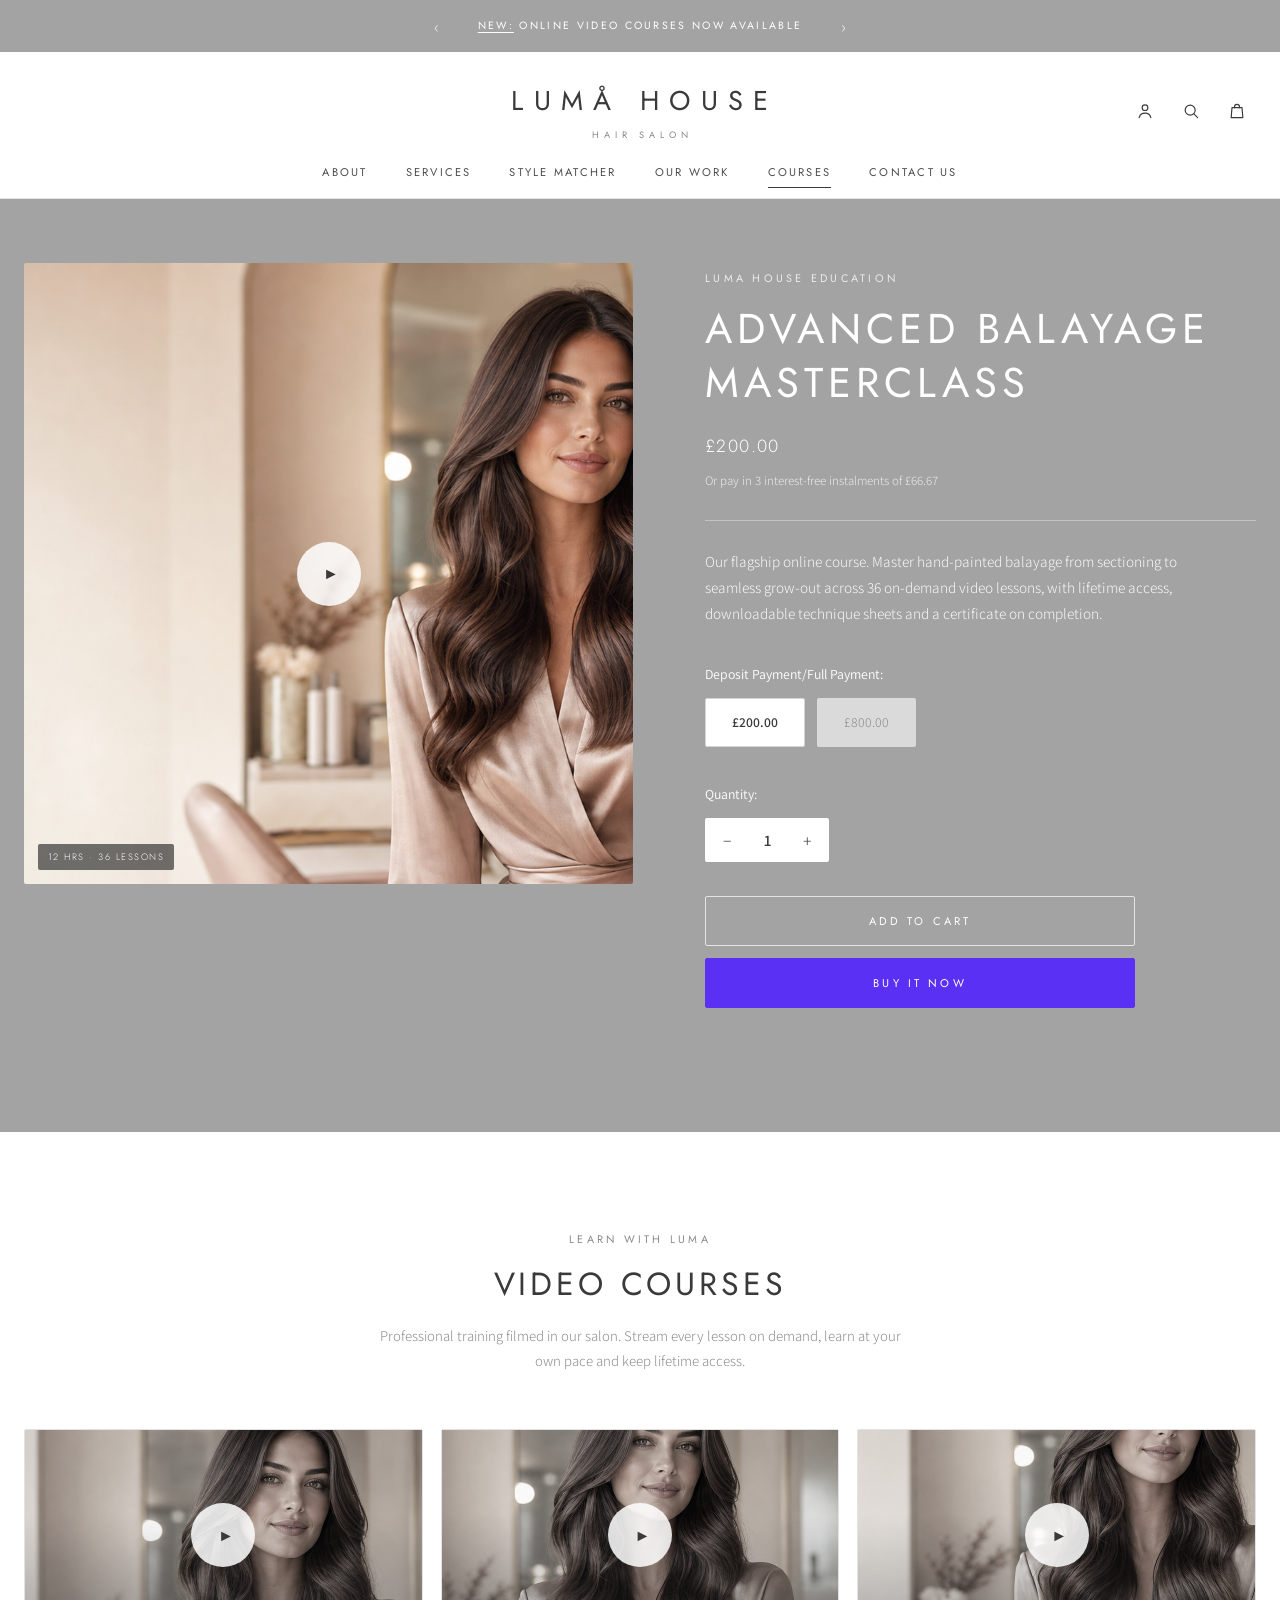
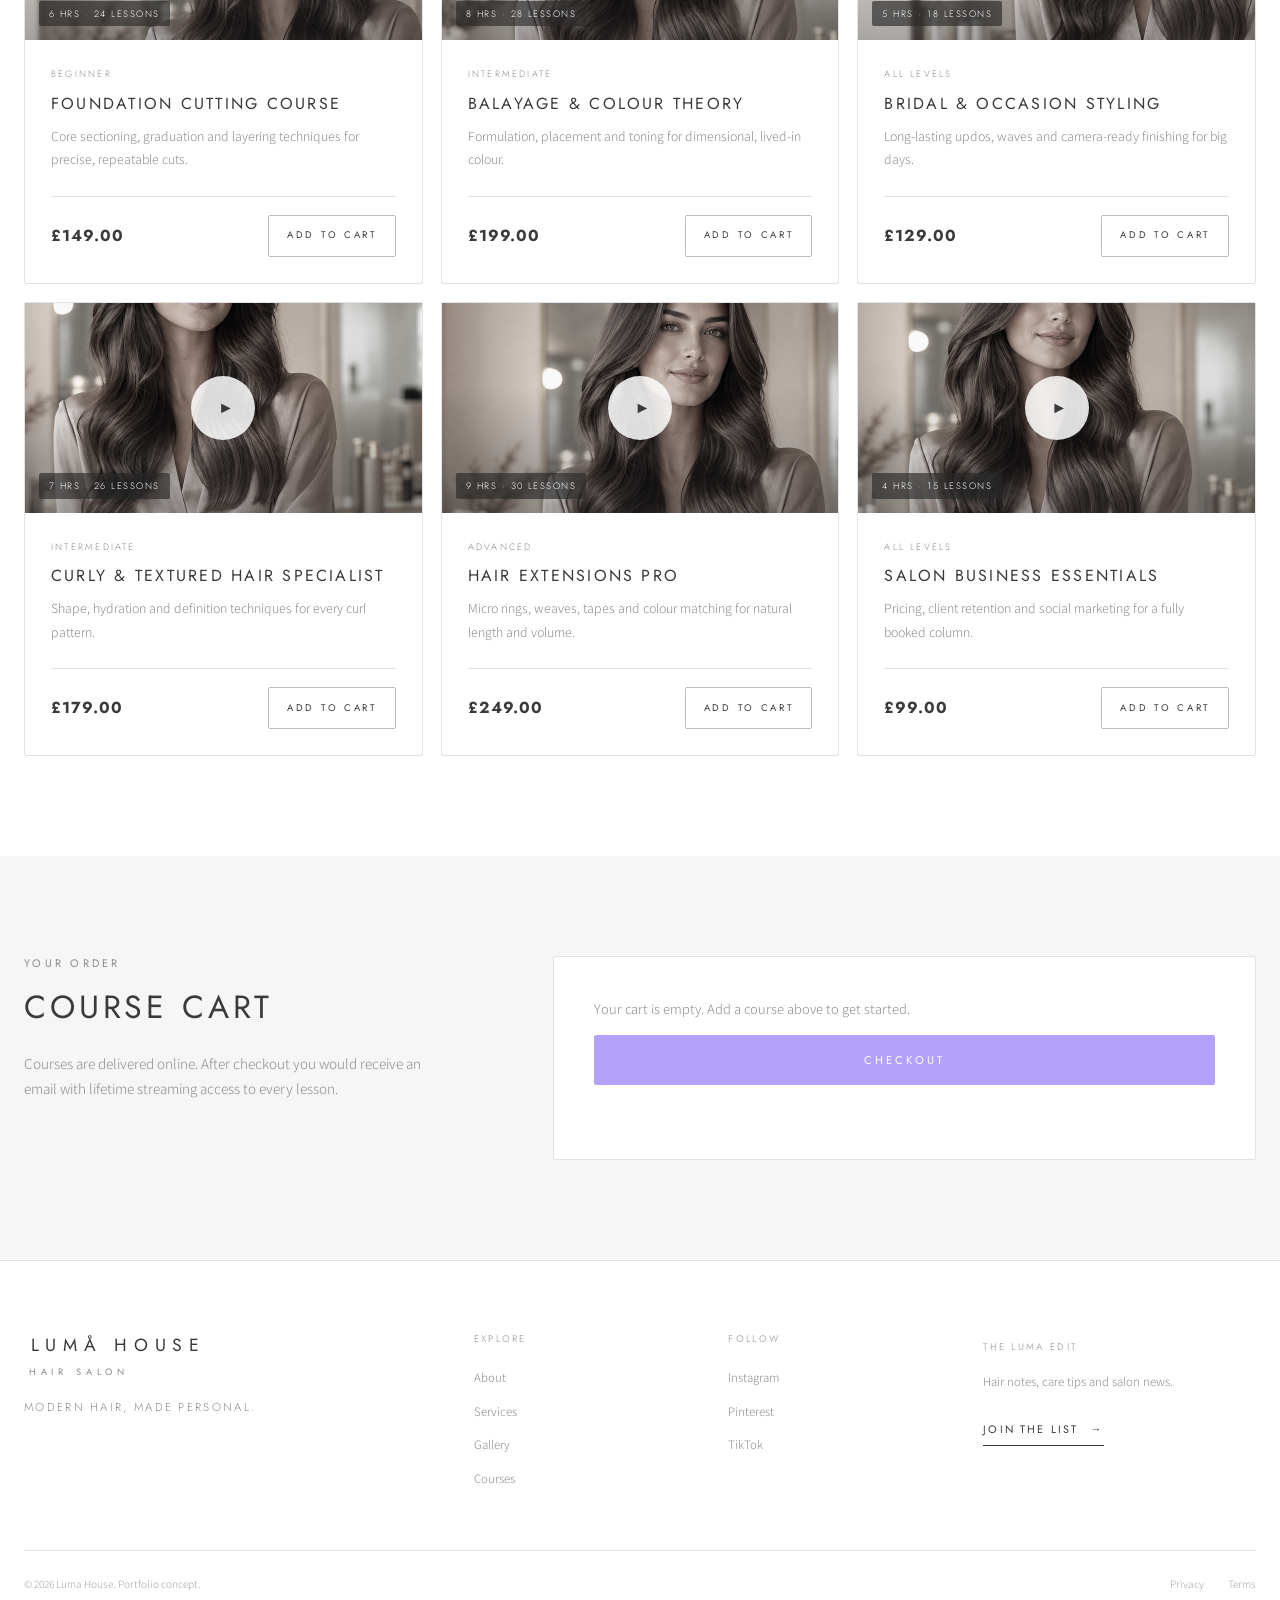
==== courses.html @ 5c695440 "Replace booking system with purchasable video courses page - Remove the booking section, form and it" ====
<!DOCTYPE html>
<html lang="en">
<head>
  <meta charset="UTF-8">
  <meta name="viewport" content="width=device-width, initial-scale=1.0">
  <meta name="description" content="Professional video courses from Luma House. Learn cutting, colour and styling online at your own pace.">
  <title>Video Courses | Luma House</title>
  <link rel="preconnect" href="https://fonts.googleapis.com">
  <link rel="preconnect" href="https://fonts.gstatic.com" crossorigin>
  <link href="https://fonts.googleapis.com/css2?family=Jost:wght@300;400;500&family=Assistant:wght@300;400;600&display=swap" rel="stylesheet">
  <link rel="stylesheet" href="styles.css">
</head>
<body>
  <a class="skip-link" href="#main-content">Skip to content</a>

  <div class="announcement-bar">
    <button class="announce-arrow" id="announce-prev" type="button" aria-label="Previous announcement">&#8249;</button>
    <a href="#courses" id="announce-message"><u>New:</u> online video courses now available</a>
    <button class="announce-arrow" id="announce-next" type="button" aria-label="Next announcement">&#8250;</button>
  </div>

  <header class="site-header" id="site-header">
    <div class="header-top container">
      <button class="nav-toggle" type="button" aria-label="Open navigation menu" aria-expanded="false" aria-controls="nav-menu">
        <span></span>
        <span></span>
      </button>

      <a class="brand" href="index.html" aria-label="Luma House home">
        <span class="brand-name">LUM&Aring; HOUSE</span>
        <span class="brand-sub">Hair Salon</span>
      </a>

      <div class="header-icons">
        <a href="index.html#contact" aria-label="Contact us">
          <svg viewBox="0 0 24 24" aria-hidden="true"><circle cx="12" cy="8" r="3.4" /><path d="M5 20c.8-3.6 3.6-5.4 7-5.4s6.2 1.8 7 5.4" /></svg>
        </a>
        <a href="#courses" aria-label="Browse courses">
          <svg viewBox="0 0 24 24" aria-hidden="true"><circle cx="11" cy="11" r="6" /><path d="M15.5 15.5 20 20" /></svg>
        </a>
        <a class="cart-link" href="#cart" aria-label="Your course cart">
          <svg viewBox="0 0 24 24" aria-hidden="true"><path d="M6 8h12l1 12H5L6 8z" /><path d="M9 8V7a3 3 0 0 1 6 0v1" /></svg>
          <span class="cart-count" id="cart-count" hidden>0</span>
        </a>
      </div>
    </div>

    <nav class="navbar container" aria-label="Main navigation">
      <div class="nav-menu" id="nav-menu">
        <a href="index.html#about">About</a>
        <a href="index.html#services">Services</a>
        <a href="index.html#style-matcher">Style Matcher</a>
        <a href="index.html#gallery">Our Work</a>
        <a class="active" href="courses.html" aria-current="page">Courses</a>
        <a href="index.html#contact">Contact Us</a>
      </div>
    </nav>
  </header>

  <main id="main-content">
    <section class="hero course-hero" aria-labelledby="featured-title">
      <div class="container hero-layout">
        <div class="hero-media">
          <img class="hero-image" src="assets/salon-hero.png" alt="Stylist demonstrating balayage technique on long brunette hair">
          <span class="play-badge" aria-hidden="true">&#9658;</span>
          <span class="thumb-meta" aria-hidden="true">12 hrs &middot; 36 lessons</span>
        </div>
        <div class="hero-content">
          <p class="eyebrow">Luma House Education</p>
          <h1 id="featured-title">Advanced Balayage Masterclass</h1>
          <p class="hero-price" id="featured-price">&pound;200.00</p>
          <p class="hero-note">Or pay in 3 interest-free instalments of &pound;66.67</p>
          <hr class="hero-rule">
          <p class="hero-copy">Our flagship online course. Master hand-painted balayage from sectioning to seamless grow-out across 36 on-demand video lessons, with lifetime access, downloadable technique sheets and a certificate on completion.</p>
          <div class="hero-options">
            <span class="option-label">Deposit Payment/Full Payment:</span>
            <div class="option-pills" id="featured-options">
              <button class="pill is-active" type="button" data-price="200">&pound;200.00</button>
              <button class="pill" type="button" data-price="800">&pound;800.00</button>
            </div>
          </div>
          <div class="hero-options">
            <span class="option-label" id="qty-label">Quantity:</span>
            <div class="qty-stepper" role="group" aria-labelledby="qty-label">
              <button type="button" id="qty-minus" aria-label="Decrease quantity">&minus;</button>
              <span id="qty-value">1</span>
              <button type="button" id="qty-plus" aria-label="Increase quantity">+</button>
            </div>
          </div>
          <div class="hero-actions">
            <button class="button button-outline button-wide" id="featured-add" type="button">Add to cart</button>
            <a class="button button-accent button-wide" href="#cart" id="featured-buy">Buy it now</a>
          </div>
          <p class="form-status" id="featured-status" role="status"></p>
        </div>
      </div>
    </section>

    <section class="section courses" id="courses">
      <div class="container">
        <div class="section-heading centered reveal">
          <p class="eyebrow">Learn with Luma</p>
          <h2>Video courses</h2>
          <p>Professional training filmed in our salon. Stream every lesson on demand, learn at your own pace and keep lifetime access.</p>
        </div>

        <div class="course-grid" id="course-grid">
          <article class="course-card reveal">
            <div class="course-thumb thumb-one">
              <span class="play-badge" aria-hidden="true">&#9658;</span>
              <span class="thumb-meta">6 hrs &middot; 24 lessons</span>
            </div>
            <div class="course-body">
              <span class="course-level">Beginner</span>
              <h3>Foundation Cutting Course</h3>
              <p>Core sectioning, graduation and layering techniques for precise, repeatable cuts.</p>
              <div class="course-foot">
                <strong class="course-price">&pound;149.00</strong>
                <button class="button button-outline course-add" type="button" data-id="cutting" data-name="Foundation Cutting Course" data-price="149">Add to cart</button>
              </div>
            </div>
          </article>

          <article class="course-card reveal">
            <div class="course-thumb thumb-two">
              <span class="play-badge" aria-hidden="true">&#9658;</span>
              <span class="thumb-meta">8 hrs &middot; 28 lessons</span>
            </div>
            <div class="course-body">
              <span class="course-level">Intermediate</span>
              <h3>Balayage &amp; Colour Theory</h3>
              <p>Formulation, placement and toning for dimensional, lived-in colour.</p>
              <div class="course-foot">
                <strong class="course-price">&pound;199.00</strong>
                <button class="button button-outline course-add" type="button" data-id="colour" data-name="Balayage &amp; Colour Theory" data-price="199">Add to cart</button>
              </div>
            </div>
          </article>

          <article class="course-card reveal">
            <div class="course-thumb thumb-three">
              <span class="play-badge" aria-hidden="true">&#9658;</span>
              <span class="thumb-meta">5 hrs &middot; 18 lessons</span>
            </div>
            <div class="course-body">
              <span class="course-level">All levels</span>
              <h3>Bridal &amp; Occasion Styling</h3>
              <p>Long-lasting updos, waves and camera-ready finishing for big days.</p>
              <div class="course-foot">
                <strong class="course-price">&pound;129.00</strong>
                <button class="button button-outline course-add" type="button" data-id="bridal" data-name="Bridal &amp; Occasion Styling" data-price="129">Add to cart</button>
              </div>
            </div>
          </article>

          <article class="course-card reveal">
            <div class="course-thumb thumb-four">
              <span class="play-badge" aria-hidden="true">&#9658;</span>
              <span class="thumb-meta">7 hrs &middot; 26 lessons</span>
            </div>
            <div class="course-body">
              <span class="course-level">Intermediate</span>
              <h3>Curly &amp; Textured Hair Specialist</h3>
              <p>Shape, hydration and definition techniques for every curl pattern.</p>
              <div class="course-foot">
                <strong class="course-price">&pound;179.00</strong>
                <button class="button button-outline course-add" type="button" data-id="curly" data-name="Curly &amp; Textured Hair Specialist" data-price="179">Add to cart</button>
              </div>
            </div>
          </article>

          <article class="course-card reveal">
            <div class="course-thumb thumb-five">
              <span class="play-badge" aria-hidden="true">&#9658;</span>
              <span class="thumb-meta">9 hrs &middot; 30 lessons</span>
            </div>
            <div class="course-body">
              <span class="course-level">Advanced</span>
              <h3>Hair Extensions Pro</h3>
              <p>Micro rings, weaves, tapes and colour matching for natural length and volume.</p>
              <div class="course-foot">
                <strong class="course-price">&pound;249.00</strong>
                <button class="button button-outline course-add" type="button" data-id="extensions" data-name="Hair Extensions Pro" data-price="249">Add to cart</button>
              </div>
            </div>
          </article>

          <article class="course-card reveal">
            <div class="course-thumb thumb-six">
              <span class="play-badge" aria-hidden="true">&#9658;</span>
              <span class="thumb-meta">4 hrs &middot; 15 lessons</span>
            </div>
            <div class="course-body">
              <span class="course-level">All levels</span>
              <h3>Salon Business Essentials</h3>
              <p>Pricing, client retention and social marketing for a fully booked column.</p>
              <div class="course-foot">
                <strong class="course-price">&pound;99.00</strong>
                <button class="button button-outline course-add" type="button" data-id="business" data-name="Salon Business Essentials" data-price="99">Add to cart</button>
              </div>
            </div>
          </article>
        </div>
      </div>
    </section>

    <section class="section cart-section" id="cart" aria-labelledby="cart-title">
      <div class="container cart-layout">
        <div class="cart-copy reveal">
          <p class="eyebrow">Your order</p>
          <h2 id="cart-title">Course cart</h2>
          <p>Courses are delivered online. After checkout you would receive an email with lifetime streaming access to every lesson.</p>
        </div>
        <div class="cart-panel reveal">
          <p class="cart-empty" id="cart-empty">Your cart is empty. Add a course above to get started.</p>
          <ul class="cart-items" id="cart-items"></ul>
          <div class="cart-total" id="cart-total" hidden>
            <span>Total</span>
            <strong id="cart-total-value">&pound;0.00</strong>
          </div>
          <button class="button button-accent button-wide" id="checkout" type="button" disabled>Checkout</button>
          <p class="form-status" id="cart-status" role="status"></p>
        </div>
      </div>
    </section>
  </main>

  <footer class="site-footer">
    <div class="container footer-main">
      <div>
        <a class="brand footer-brand" href="index.html"><span class="brand-name">LUM&Aring; HOUSE</span><span class="brand-sub">Hair Salon</span></a>
        <p>Modern hair, made personal.</p>
      </div>
      <div class="footer-links">
        <span>Explore</span>
        <a href="index.html#about">About</a>
        <a href="index.html#services">Services</a>
        <a href="index.html#gallery">Gallery</a>
        <a href="courses.html">Courses</a>
      </div>
      <div class="footer-links">
        <span>Follow</span>
        <a href="#" aria-label="Luma House on Instagram">Instagram</a>
        <a href="#" aria-label="Luma House on Pinterest">Pinterest</a>
        <a href="#" aria-label="Luma House on TikTok">TikTok</a>
      </div>
      <div class="footer-newsletter">
        <span>The Luma edit</span>
        <p>Hair notes, care tips and salon news.</p>
        <a class="text-link" href="mailto:hello@lumahouse.co.uk?subject=Join%20the%20Luma%20Edit">Join the list <span>&rarr;</span></a>
      </div>
    </div>
    <div class="container footer-bottom">
      <p>&copy; <span id="current-year"></span> Luma House. Portfolio concept.</p>
      <div><a href="#">Privacy</a><a href="#">Terms</a></div>
    </div>
  </footer>

  <button class="back-to-top" id="back-to-top" type="button" aria-label="Back to top">&uarr;</button>

  <script src="courses.js"></script>
</body>
</html>
---- styles.css ----
:root {
  --ink: #3a3a3a;
  --text: #565656;
  --muted: #8a8a8a;
  --paper: #ffffff;
  --soft: #f6f6f6;
  --band: #a3a3a3;
  --band-deep: #8f8f8f;
  --line: #e2e2e2;
  --line-dark: rgba(255, 255, 255, 0.35);
  --accent: #5a31f4;
  --accent-dark: #4526c9;
  --white: #ffffff;
  --danger: #b3423c;
  --font-display: "Jost", "Century Gothic", Arial, sans-serif;
  --font-body: "Assistant", Arial, sans-serif;
  --radius: 2px;
  --shadow: 0 14px 40px rgba(0, 0, 0, 0.08);
  --transition: 240ms ease;
}

* {
  box-sizing: border-box;
  margin: 0;
  padding: 0;
}

html {
  scroll-behavior: smooth;
  scroll-padding-top: 160px;
}

body {
  color: var(--text);
  background: var(--paper);
  font-family: var(--font-body);
  font-size: 16px;
  font-weight: 300;
  line-height: 1.7;
  -webkit-font-smoothing: antialiased;
}

body.menu-open {
  overflow: hidden;
}

button,
input,
select,
textarea {
  font: inherit;
}

button,
a {
  -webkit-tap-highlight-color: transparent;
}

button {
  color: inherit;
}

a {
  color: inherit;
  text-decoration: none;
}

img {
  display: block;
  max-width: 100%;
}

.container {
  width: min(1240px, calc(100% - 48px));
  margin-inline: auto;
}

.section {
  padding: 100px 0;
}

.skip-link {
  position: fixed;
  z-index: 1000;
  top: 10px;
  left: 10px;
  padding: 10px 16px;
  transform: translateY(-150%);
  border-radius: var(--radius);
  color: var(--white);
  background: var(--ink);
  transition: transform var(--transition);
}

.skip-link:focus {
  transform: translateY(0);
}

.eyebrow {
  margin-bottom: 16px;
  color: var(--muted);
  font-family: var(--font-display);
  font-size: 0.68rem;
  font-weight: 400;
  letter-spacing: 0.3em;
  line-height: 1.4;
  text-transform: uppercase;
}

.eyebrow.light {
  color: rgba(255, 255, 255, 0.75);
}

h1,
h2,
h3 {
  color: var(--ink);
  font-family: var(--font-display);
  font-weight: 400;
  letter-spacing: 0.12em;
  line-height: 1.3;
  text-transform: uppercase;
}

h1 {
  max-width: 640px;
  font-size: clamp(1.7rem, 3.4vw, 2.6rem);
}

h2 {
  font-size: clamp(1.45rem, 2.6vw, 2rem);
}

h3 {
  font-size: 1rem;
  letter-spacing: 0.14em;
}

h1 em,
h2 em {
  color: inherit;
  font-style: normal;
}

.button {
  display: inline-flex;
  min-height: 50px;
  align-items: center;
  justify-content: center;
  gap: 14px;
  padding: 13px 30px;
  border: 1px solid transparent;
  border-radius: var(--radius);
  cursor: pointer;
  font-family: var(--font-display);
  font-size: 0.7rem;
  font-weight: 400;
  letter-spacing: 0.28em;
  text-align: center;
  text-transform: uppercase;
  transition: background-color var(--transition), color var(--transition), border-color var(--transition);
}

.button:focus-visible,
.text-link:focus-visible,
.nav-toggle:focus-visible,
.pill:focus-visible,
.announce-arrow:focus-visible,
a:focus-visible,
input:focus-visible,
select:focus-visible,
textarea:focus-visible {
  outline: 2px solid rgba(90, 49, 244, 0.55);
  outline-offset: 3px;
}

.button-outline,
.button-dark {
  border-color: #bdbdbd;
  color: var(--ink);
  background: transparent;
}

.button-outline:hover,
.button-dark:hover {
  border-color: var(--ink);
}

.button-accent {
  border-color: var(--accent);
  color: var(--white);
  background: var(--accent);
}

.button-accent:hover {
  border-color: var(--accent-dark);
  background: var(--accent-dark);
}

.button-cream {
  color: var(--ink);
  background: var(--white);
}

.button-cream:hover {
  background: #e8e8e8;
}

.button-wide {
  width: 100%;
}

.text-link {
  display: inline-flex;
  align-items: center;
  gap: 12px;
  padding: 0 0 6px;
  border: 0;
  border-bottom: 1px solid currentColor;
  cursor: pointer;
  color: var(--ink);
  background: none;
  font-family: var(--font-display);
  font-size: 0.68rem;
  font-weight: 400;
  letter-spacing: 0.2em;
  text-transform: uppercase;
  transition: gap var(--transition), color var(--transition);
}

.text-link:hover {
  gap: 18px;
  color: var(--accent);
}

/* Announcement bar */
.announcement-bar {
  display: flex;
  align-items: center;
  justify-content: center;
  gap: 26px;
  padding: 11px 16px;
  color: var(--white);
  background: var(--band);
}

.announcement-bar a {
  font-family: var(--font-display);
  font-size: 0.66rem;
  font-weight: 400;
  letter-spacing: 0.22em;
  text-align: center;
  text-transform: uppercase;
}

.announcement-bar a u {
  text-underline-offset: 3px;
}

.announce-arrow {
  display: grid;
  width: 30px;
  height: 30px;
  place-items: center;
  border: 0;
  background: transparent;
  color: rgba(255, 255, 255, 0.85);
  cursor: pointer;
  font-size: 1.15rem;
  line-height: 1;
  transition: color var(--transition);
}

.announce-arrow:hover {
  color: var(--white);
}

/* Header */
.site-header {
  position: sticky;
  z-index: 100;
  top: 0;
  width: 100%;
  border-bottom: 1px solid var(--line);
  background: var(--paper);
  transition: box-shadow var(--transition);
}

.site-header.scrolled {
  box-shadow: 0 8px 24px rgba(0, 0, 0, 0.06);
}

.header-top {
  display: grid;
  align-items: center;
  grid-template-columns: 1fr auto 1fr;
  padding-top: 26px;
  padding-bottom: 20px;
}

.header-top .nav-toggle {
  grid-column: 1;
  justify-self: start;
}

.brand {
  display: grid;
  grid-column: 2;
  justify-items: center;
  gap: 3px;
  text-align: center;
}

.brand-name {
  color: var(--ink);
  font-family: var(--font-display);
  font-size: clamp(1.25rem, 2.4vw, 1.7rem);
  font-weight: 400;
  letter-spacing: 0.38em;
  text-indent: 0.38em;
  text-transform: uppercase;
}

.brand-sub {
  color: var(--muted);
  font-family: var(--font-display);
  font-size: 0.58rem;
  font-weight: 400;
  letter-spacing: 0.52em;
  text-indent: 0.52em;
  text-transform: uppercase;
}

.header-icons {
  display: flex;
  align-items: center;
  grid-column: 3;
  justify-content: flex-end;
  gap: 8px;
}

.header-icons a {
  display: grid;
  width: 38px;
  height: 38px;
  place-items: center;
  color: var(--ink);
  transition: color var(--transition);
}

.header-icons a:hover {
  color: var(--accent);
}

.header-icons svg {
  width: 20px;
  height: 20px;
  fill: none;
  stroke: currentColor;
  stroke-linecap: round;
  stroke-linejoin: round;
  stroke-width: 1.4;
}

.navbar {
  display: flex;
  justify-content: center;
}

.nav-menu {
  display: flex;
  align-items: center;
  flex-wrap: wrap;
  justify-content: center;
  gap: 38px;
}

.nav-menu > a {
  position: relative;
  padding-bottom: 16px;
  color: #4c4c4c;
  font-family: var(--font-display);
  font-size: 0.7rem;
  font-weight: 400;
  letter-spacing: 0.2em;
  text-transform: uppercase;
}

.nav-menu > a::after {
  position: absolute;
  right: 0;
  bottom: 10px;
  left: 0;
  height: 1px;
  transform: scaleX(0);
  background: var(--ink);
  content: "";
  transition: transform var(--transition);
  transform-origin: right;
}

.nav-menu > a:hover::after,
.nav-menu > a.active::after {
  transform: scaleX(1);
  transform-origin: left;
}

.nav-toggle {
  display: none;
  width: 44px;
  height: 44px;
  border: 0;
  background: transparent;
  cursor: pointer;
}

.nav-toggle span {
  display: block;
  width: 22px;
  height: 1px;
  margin: 6px auto;
  background: var(--ink);
  transition: transform var(--transition);
}

/* Hero */
.hero {
  padding: 64px 0 90px;
  color: var(--white);
  background: var(--band);
}

.hero-layout {
  display: grid;
  align-items: start;
  grid-template-columns: minmax(0, 1.05fr) minmax(0, 0.95fr);
  gap: 72px;
}

.hero-media {
  overflow: hidden;
  border-radius: var(--radius);
  background: var(--white);
}

.hero-image {
  width: 100%;
  aspect-ratio: 1 / 1.02;
  object-fit: cover;
  object-position: center;
}

.hero-content {
  padding-top: 8px;
}

.hero-content .eyebrow {
  color: rgba(255, 255, 255, 0.78);
}

.hero-content h1 {
  color: var(--white);
}

.hero-price {
  margin-top: 22px;
  font-family: var(--font-display);
  font-size: 1.1rem;
  letter-spacing: 0.08em;
}

.hero-rule {
  margin: 28px 0;
  border: 0;
  border-top: 1px solid var(--line-dark);
}

.hero-copy {
  max-width: 520px;
  color: rgba(255, 255, 255, 0.94);
  font-size: 0.95rem;
}

.hero-options {
  margin-top: 36px;
}

.option-label {
  display: block;
  margin-bottom: 12px;
  font-size: 0.86rem;
  font-weight: 400;
}

.option-pills {
  display: flex;
  flex-wrap: wrap;
  gap: 12px;
}

.pill {
  display: inline-flex;
  align-items: center;
  padding: 12px 26px;
  border: 1px solid transparent;
  border-radius: var(--radius);
  color: var(--muted);
  background: rgba(255, 255, 255, 0.6);
  font-size: 0.85rem;
  transition: background-color var(--transition), color var(--transition), border-color var(--transition);
}

.pill:hover {
  background: rgba(255, 255, 255, 0.85);
}

.pill.is-active {
  border-color: #d5d5d5;
  color: var(--ink);
  background: var(--white);
  font-weight: 600;
}

.hero-actions {
  display: grid;
  max-width: 430px;
  gap: 12px;
  margin-top: 34px;
}

.hero .button-outline {
  border-color: rgba(255, 255, 255, 0.7);
  color: var(--white);
}

.hero .button-outline:hover {
  border-color: var(--white);
  color: var(--ink);
  background: var(--white);
}

.hero-meta {
  display: flex;
  gap: 44px;
  margin-top: 48px;
}

.hero-meta div {
  display: grid;
}

.hero-meta strong {
  font-family: var(--font-display);
  font-size: 1.15rem;
  font-weight: 400;
  letter-spacing: 0.06em;
}

.hero-meta span {
  color: rgba(255, 255, 255, 0.72);
  font-size: 0.62rem;
  letter-spacing: 0.16em;
  text-transform: uppercase;
}

/* Intro strip */
.intro-strip {
  padding: 22px 0;
  border-bottom: 1px solid var(--line);
  color: var(--muted);
  background: var(--soft);
}

.intro-strip-inner {
  display: flex;
  align-items: center;
  justify-content: space-around;
}

.intro-strip span {
  font-family: var(--font-display);
  font-size: clamp(0.7rem, 1.4vw, 0.8rem);
  letter-spacing: 0.3em;
  text-transform: uppercase;
}

.intro-strip i {
  width: 4px;
  height: 4px;
  border-radius: 50%;
  background: #c4c4c4;
}

/* About */
.about {
  background: var(--paper);
}

.section-heading {
  margin-bottom: 56px;
}

.split-heading {
  display: grid;
  align-items: end;
  grid-template-columns: minmax(0, 1.25fr) minmax(260px, 0.55fr);
  gap: 80px;
}

.split-heading > p {
  max-width: 420px;
  padding-bottom: 6px;
  color: var(--muted);
  font-size: 0.92rem;
}

.centered {
  max-width: 720px;
  margin-right: auto;
  margin-left: auto;
  text-align: center;
}

.centered > p:last-child {
  max-width: 540px;
  margin: 18px auto 0;
  color: var(--muted);
  font-size: 0.92rem;
}

.feature-grid {
  display: grid;
  grid-template-columns: repeat(3, 1fr);
  gap: 18px;
}

.feature-card {
  position: relative;
  min-height: 320px;
  padding: 38px;
  border: 1px solid var(--line);
  border-radius: var(--radius);
  background: var(--paper);
  transition: border-color var(--transition), box-shadow var(--transition);
}

.feature-card:hover {
  border-color: #c9c9c9;
  box-shadow: var(--shadow);
}

.feature-number {
  position: absolute;
  top: 28px;
  right: 28px;
  color: #bdbdbd;
  font-family: var(--font-display);
  font-size: 0.65rem;
  letter-spacing: 0.18em;
}

.icon-wrap {
  display: grid;
  width: 62px;
  height: 62px;
  margin-bottom: 56px;
  place-items: center;
  border: 1px solid var(--line);
  border-radius: 50%;
  color: var(--ink);
  background: var(--soft);
}

.icon-wrap svg {
  width: 30px;
  fill: none;
  stroke: currentColor;
  stroke-linecap: round;
  stroke-linejoin: round;
  stroke-width: 1.3;
}

.feature-card h3 {
  margin-bottom: 14px;
}

.feature-card p {
  color: var(--muted);
  font-size: 0.9rem;
}

/* Services */
.services {
  background: var(--soft);
}

.service-grid {
  display: grid;
  grid-template-columns: repeat(4, 1fr);
  border-top: 1px solid var(--line);
  border-left: 1px solid var(--line);
}

.service-card {
  position: relative;
  min-height: 290px;
  padding: 32px;
  border-right: 1px solid var(--line);
  border-bottom: 1px solid var(--line);
  background: var(--paper);
  transition: box-shadow var(--transition);
}

.service-card:hover {
  z-index: 2;
  box-shadow: var(--shadow);
}

.service-card.featured-service {
  color: var(--white);
  background: var(--ink);
}

.service-card.featured-service h3 {
  color: var(--white);
}

.service-card.featured-service .service-top,
.service-card.featured-service p {
  color: #bdbdbd;
}

.service-card.featured-service .text-link {
  color: var(--white);
}

.popular-tag {
  position: absolute;
  top: 0;
  right: 24px;
  padding: 5px 12px;
  transform: translateY(-50%);
  border-radius: var(--radius);
  color: var(--white);
  background: var(--accent);
  font-family: var(--font-display);
  font-size: 0.56rem;
  letter-spacing: 0.18em;
  text-transform: uppercase;
}

.service-top {
  display: flex;
  justify-content: space-between;
  margin-bottom: 50px;
  color: var(--muted);
  font-family: var(--font-display);
  font-size: 0.62rem;
  letter-spacing: 0.16em;
  text-transform: uppercase;
}

.service-top strong {
  font-weight: 400;
}

.service-card h3 {
  margin-bottom: 12px;
}

.service-card p {
  min-height: 72px;
  margin-bottom: 26px;
  color: var(--muted);
  font-size: 0.86rem;
}

/* Style matcher */
.matcher-section {
  overflow: hidden;
  background: var(--paper);
}

.matcher-shell {
  position: relative;
  display: grid;
  grid-template-columns: 0.8fr 1.2fr;
  gap: 70px;
  padding: 70px;
  border-radius: var(--radius);
  color: var(--white);
  background: var(--band-deep);
}

.matcher-intro,
.matcher-form,
.matcher-result {
  position: relative;
  z-index: 2;
}

.matcher-intro h2 {
  color: var(--white);
}

.matcher-intro > p:not(.eyebrow) {
  max-width: 430px;
  margin-top: 24px;
  color: rgba(255, 255, 255, 0.85);
  font-size: 0.94rem;
}

.matcher-note {
  display: flex;
  align-items: center;
  gap: 16px;
  margin-top: 50px;
}

.matcher-note > span {
  display: grid;
  width: 48px;
  height: 48px;
  flex: 0 0 auto;
  place-items: center;
  border: 1px solid rgba(255, 255, 255, 0.55);
  border-radius: 50%;
  color: var(--white);
  font-family: var(--font-display);
  font-size: 0.68rem;
  letter-spacing: 0.1em;
}

.matcher-note p {
  color: rgba(255, 255, 255, 0.75);
  font-size: 0.76rem;
  line-height: 1.55;
}

.matcher-note strong {
  color: var(--white);
  font-weight: 400;
  letter-spacing: 0.04em;
}

.matcher-form {
  padding: 40px;
  border: 1px solid rgba(255, 255, 255, 0.3);
  border-radius: var(--radius);
  background: rgba(255, 255, 255, 0.08);
}

.matcher-progress {
  display: flex;
  justify-content: space-between;
  margin-bottom: 30px;
  padding-bottom: 18px;
  border-bottom: 1px solid rgba(255, 255, 255, 0.3);
  font-family: var(--font-display);
  font-size: 0.66rem;
  letter-spacing: 0.18em;
  text-transform: uppercase;
}

.matcher-progress strong {
  font-weight: 400;
}

.matcher-grid,
.form-grid {
  display: grid;
  grid-template-columns: repeat(2, minmax(0, 1fr));
  gap: 20px;
}

.full-width {
  grid-column: 1 / -1;
}

.form-group {
  display: flex;
  flex-direction: column;
}

.form-group label {
  margin-bottom: 8px;
  font-family: var(--font-display);
  font-size: 0.64rem;
  font-weight: 400;
  letter-spacing: 0.18em;
  text-transform: uppercase;
}

.form-group label span {
  color: var(--muted);
  letter-spacing: 0.08em;
  text-transform: none;
}

.form-group input,
.form-group select,
.form-group textarea {
  width: 100%;
  min-height: 50px;
  padding: 12px 14px;
  border: 1px solid #d6d6d6;
  border-radius: var(--radius);
  color: var(--ink);
  background: var(--paper);
  font-weight: 400;
  outline: 0;
  transition: border-color var(--transition), box-shadow var(--transition);
}

.form-group textarea {
  min-height: 110px;
  resize: vertical;
}

.form-group input:focus,
.form-group select:focus,
.form-group textarea:focus {
  border-color: var(--accent);
  box-shadow: 0 0 0 3px rgba(90, 49, 244, 0.12);
}

.form-group.has-error input,
.form-group.has-error select,
.form-group.has-error textarea {
  border-color: var(--danger);
}

.error-message {
  min-height: 18px;
  margin-top: 4px;
  color: var(--danger);
  font-size: 0.72rem;
}

.matcher-form .form-group label {
  color: rgba(255, 255, 255, 0.9);
}

.matcher-form .form-group select {
  border-color: transparent;
  color: var(--ink);
  background-color: var(--paper);
}

.matcher-form .button {
  margin-top: 28px;
}

.matcher-result {
  display: flex;
  min-height: 500px;
  flex-direction: column;
  justify-content: center;
  padding: 20px 10px;
}

.matcher-result[hidden] {
  display: none;
}

.result-heading {
  display: flex;
  align-items: flex-start;
  justify-content: space-between;
  gap: 20px;
}

.result-heading h3 {
  max-width: 460px;
  color: var(--white);
  font-size: clamp(1.2rem, 2.2vw, 1.7rem);
}

.match-score {
  flex: 0 0 auto;
  padding: 9px 16px;
  border: 1px solid rgba(255, 255, 255, 0.55);
  border-radius: var(--radius);
  color: var(--white);
  font-family: var(--font-display);
  font-size: 0.62rem;
  letter-spacing: 0.18em;
  text-transform: uppercase;
}

.result-reason {
  max-width: 620px;
  margin: 24px 0 34px;
  color: rgba(255, 255, 255, 0.88);
}

.result-details {
  display: grid;
  grid-template-columns: repeat(3, 1fr);
  border-top: 1px solid rgba(255, 255, 255, 0.3);
  border-bottom: 1px solid rgba(255, 255, 255, 0.3);
}

.result-details div {
  display: grid;
  gap: 7px;
  padding: 22px 18px 22px 0;
}

.result-details div + div {
  padding-left: 18px;
  border-left: 1px solid rgba(255, 255, 255, 0.3);
}

.result-details span {
  color: rgba(255, 255, 255, 0.66);
  font-family: var(--font-display);
  font-size: 0.58rem;
  letter-spacing: 0.18em;
  text-transform: uppercase;
}

.result-details strong {
  font-size: 0.85rem;
  font-weight: 400;
}

.result-actions {
  display: flex;
  align-items: center;
  gap: 26px;
  margin-top: 36px;
}

.light-link {
  color: var(--white);
}

/* Gallery */
.gallery {
  background: var(--paper);
}

.gallery-grid {
  display: grid;
  grid-auto-rows: 260px;
  grid-template-columns: repeat(12, 1fr);
  gap: 14px;
}

.gallery-card {
  position: relative;
  overflow: hidden;
  border-radius: var(--radius);
  background-image: linear-gradient(0deg, rgba(40, 40, 40, 0.72), rgba(40, 40, 40, 0.02) 65%), url("assets/salon-hero.png");
  background-repeat: no-repeat;
  background-size: auto, 220%;
  filter: saturate(0.35);
  transition: filter 450ms ease, background-size 650ms ease;
}

.gallery-card::after {
  position: absolute;
  inset: 12px;
  border: 1px solid rgba(255, 255, 255, 0.35);
  border-radius: var(--radius);
  content: "";
  opacity: 0;
  transition: opacity var(--transition);
}

.gallery-card:hover {
  background-size: auto, 235%;
  filter: saturate(0.75);
}

.gallery-card:hover::after {
  opacity: 1;
}

.gallery-card div {
  position: absolute;
  z-index: 2;
  right: 26px;
  bottom: 24px;
  left: 26px;
  color: var(--white);
}

.gallery-card span {
  font-family: var(--font-display);
  font-size: 0.56rem;
  letter-spacing: 0.24em;
  text-transform: uppercase;
}

.gallery-card h3 {
  margin-top: 6px;
  color: var(--white);
}

.gallery-one {
  grid-column: span 5;
  grid-row: span 2;
  background-position: center, 73% center;
}

.gallery-two {
  grid-column: span 4;
  background-position: center, 79% 24%;
}

.gallery-three {
  grid-column: span 3;
  background-position: center, 69% 44%;
}

.gallery-four {
  grid-column: span 3;
  background-position: center, 88% 68%;
}

.gallery-five {
  grid-column: span 4;
  background-position: center, 74% 35%;
}

.gallery-six {
  grid-column: span 7;
  background-position: center, 84% 53%;
}

/* Testimonials */
.testimonials {
  background: var(--soft);
}

.testimonial-grid {
  display: grid;
  grid-template-columns: repeat(3, 1fr);
  gap: 18px;
}

.testimonial-card {
  padding: 38px;
  border: 1px solid var(--line);
  border-radius: var(--radius);
  background: var(--paper);
}

.stars {
  margin-bottom: 26px;
  color: var(--ink);
  font-size: 0.75rem;
  letter-spacing: 0.22em;
}

.testimonial-card blockquote {
  min-height: 150px;
  color: var(--text);
  font-family: var(--font-display);
  font-size: 1.02rem;
  font-weight: 300;
  line-height: 1.6;
}

.client {
  display: flex;
  align-items: center;
  gap: 13px;
  padding-top: 24px;
  border-top: 1px solid var(--line);
}

.client > span {
  display: grid;
  width: 42px;
  height: 42px;
  place-items: center;
  border: 1px solid var(--line);
  border-radius: 50%;
  color: var(--ink);
  background: var(--soft);
  font-family: var(--font-display);
  font-size: 0.64rem;
  letter-spacing: 0.08em;
}

.client div {
  display: grid;
}

.client strong {
  color: var(--ink);
  font-size: 0.8rem;
  font-weight: 600;
}

.client small {
  color: var(--muted);
  font-size: 0.7rem;
}

/* Booking */
.booking-section {
  background: var(--paper);
}

.booking-layout {
  display: grid;
  align-items: start;
  grid-template-columns: minmax(0, 0.72fr) minmax(500px, 1.28fr);
  gap: 80px;
}

.booking-copy {
  position: sticky;
  top: 170px;
}

.booking-copy > p:not(.eyebrow) {
  max-width: 440px;
  margin: 24px 0 44px;
  color: var(--muted);
  font-size: 0.94rem;
}

.booking-promise {
  display: grid;
  gap: 18px;
}

.booking-promise div {
  display: flex;
  gap: 18px;
  padding-top: 18px;
  border-top: 1px solid var(--line);
}

.booking-promise span {
  color: #bdbdbd;
  font-family: var(--font-display);
  font-size: 0.64rem;
  letter-spacing: 0.16em;
}

.booking-promise p {
  color: var(--muted);
  font-size: 0.8rem;
  line-height: 1.6;
}

.booking-promise strong {
  color: var(--ink);
  font-weight: 600;
}

.booking-panel {
  min-height: 700px;
  padding: 44px;
  border: 1px solid var(--line);
  border-radius: var(--radius);
  background: var(--soft);
}

.form-header {
  display: flex;
  align-items: end;
  justify-content: space-between;
  gap: 20px;
  margin-bottom: 34px;
  padding-bottom: 24px;
  border-bottom: 1px solid var(--line);
}

.form-header h3 {
  font-size: 1.1rem;
}

.form-header span {
  color: var(--muted);
  font-size: 0.7rem;
}

.booking-panel .button-wide {
  margin-top: 14px;
}

.form-status {
  min-height: 22px;
  margin-top: 12px;
  color: var(--danger);
  font-size: 0.78rem;
  text-align: center;
}

.booking-summary {
  padding: 30px 10px;
}

.booking-summary[hidden] {
  display: none;
}

.summary-icon {
  display: grid;
  width: 56px;
  height: 56px;
  margin-bottom: 28px;
  place-items: center;
  border: 1px solid var(--line);
  border-radius: 50%;
  color: var(--accent);
  background: var(--paper);
  font-size: 1.1rem;
}

.booking-summary h3 {
  font-size: 1.3rem;
}

.summary-lead {
  max-width: 500px;
  margin: 16px 0 30px;
  color: var(--muted);
}

.booking-summary dl {
  border-top: 1px solid var(--line);
}

.booking-summary dl div {
  display: grid;
  grid-template-columns: 150px 1fr;
  gap: 20px;
  padding: 15px 0;
  border-bottom: 1px solid var(--line);
}

.booking-summary dt {
  color: var(--muted);
  font-family: var(--font-display);
  font-size: 0.62rem;
  letter-spacing: 0.16em;
  text-transform: uppercase;
}

.booking-summary dd {
  color: var(--ink);
  font-size: 0.85rem;
  font-weight: 400;
}

.summary-actions {
  display: flex;
  align-items: center;
  gap: 24px;
  margin-top: 32px;
}

.danger-link {
  color: var(--danger);
}

/* Contact */
.contact {
  color: var(--white);
  background: var(--band-deep);
}

.contact h2,
.contact-info h2 {
  color: var(--white);
}

.contact-layout {
  display: grid;
  grid-template-columns: 0.9fr 1.1fr;
  gap: 100px;
}

.contact-info h2 {
  max-width: 470px;
}

.contact-info > p:not(.eyebrow) {
  margin: 22px 0 40px;
  color: rgba(255, 255, 255, 0.85);
}

.contact-info address {
  display: grid;
  grid-template-columns: repeat(2, 1fr);
  gap: 28px;
  margin-bottom: 46px;
  font-style: normal;
}

.contact-info address div:first-child {
  grid-row: span 2;
}

.contact-info address div {
  display: grid;
  gap: 7px;
}

.contact-info address span,
.hours > span,
.footer-links > span,
.footer-newsletter > span {
  font-family: var(--font-display);
  font-size: 0.6rem;
  font-weight: 400;
  letter-spacing: 0.24em;
  text-transform: uppercase;
}

.contact-info address span,
.hours > span {
  color: rgba(255, 255, 255, 0.66);
}

.contact-info address strong,
.contact-info address a {
  color: var(--white);
  font-size: 0.88rem;
  font-weight: 400;
  line-height: 1.6;
}

.contact-info address a:hover {
  text-decoration: underline;
  text-underline-offset: 4px;
}

.hours {
  max-width: 470px;
  padding-top: 22px;
  border-top: 1px solid rgba(255, 255, 255, 0.3);
}

.hours > span {
  display: block;
  margin-bottom: 14px;
}

.hours div {
  display: flex;
  justify-content: space-between;
  padding: 9px 0;
  color: rgba(255, 255, 255, 0.8);
  font-size: 0.8rem;
}

.hours strong {
  color: var(--white);
  font-weight: 400;
}

.contact-form {
  padding: 44px;
  border-radius: var(--radius);
  color: var(--text);
  background: var(--paper);
}

.contact-form h3 {
  margin-bottom: 30px;
  font-size: 1.2rem;
}

.contact-form .button {
  margin-top: 8px;
}

/* Footer */
.site-footer {
  padding-top: 70px;
  border-top: 1px solid var(--line);
  color: var(--muted);
  background: var(--paper);
}

.footer-main {
  display: grid;
  grid-template-columns: 2fr 1fr 1fr 1.4fr;
  gap: 60px;
  padding-bottom: 60px;
}

.footer-brand {
  grid-column: auto;
  justify-items: start;
  text-align: left;
}

.footer-brand .brand-name {
  font-size: 1.1rem;
}

.footer-main > div:first-child > p {
  margin-top: 18px;
  color: var(--muted);
  font-family: var(--font-display);
  font-size: 0.72rem;
  letter-spacing: 0.2em;
  text-transform: uppercase;
}

.footer-links {
  display: grid;
  align-content: start;
  gap: 12px;
}

.footer-links > span,
.footer-newsletter > span {
  margin-bottom: 7px;
  color: #b0b0b0;
}

.footer-links a {
  font-size: 0.8rem;
}

.footer-links a:hover {
  color: var(--accent);
}

.footer-newsletter p {
  margin: 12px 0 22px;
  color: var(--muted);
  font-size: 0.8rem;
}

.footer-newsletter .text-link {
  color: var(--ink);
}

.footer-bottom {
  display: flex;
  justify-content: space-between;
  padding: 24px 0;
  border-top: 1px solid var(--line);
  color: #a5a5a5;
  font-size: 0.7rem;
}

.footer-bottom div {
  display: flex;
  gap: 24px;
}

.footer-bottom a:hover {
  color: var(--accent);
}

/* Back to top */
.back-to-top {
  position: fixed;
  z-index: 80;
  right: 24px;
  bottom: 24px;
  display: grid;
  width: 46px;
  height: 46px;
  place-items: center;
  transform: translateY(20px);
  border: 0;
  border-radius: var(--radius);
  opacity: 0;
  visibility: hidden;
  color: var(--white);
  background: var(--ink);
  box-shadow: 0 8px 22px rgba(0, 0, 0, 0.2);
  cursor: pointer;
  transition: opacity var(--transition), transform var(--transition), visibility var(--transition), background-color var(--transition);
}

.back-to-top.visible {
  transform: translateY(0);
  opacity: 1;
  visibility: visible;
}

.back-to-top:hover {
  background: var(--accent);
}

.reveal {
  transform: translateY(28px);
  opacity: 0;
  transition: opacity 700ms ease, transform 700ms ease;
}

.reveal.is-visible {
  transform: translateY(0);
  opacity: 1;
}

@media (max-width: 1024px) {
  .section {
    padding: 84px 0;
  }

  .nav-menu {
    gap: 26px;
  }

  .hero-layout {
    gap: 44px;
  }

  .service-grid {
    grid-template-columns: repeat(2, 1fr);
  }

  .matcher-shell {
    gap: 40px;
    padding: 52px 42px;
  }

  .booking-layout {
    grid-template-columns: 0.72fr 1.28fr;
    gap: 40px;
  }

  .booking-panel {
    padding: 32px;
  }

  .contact-layout {
    gap: 56px;
  }
}

@media (max-width: 820px) {
  html {
    scroll-padding-top: 110px;
  }

  .container {
    width: min(100% - 36px, 680px);
  }

  .header-top {
    padding-top: 16px;
    padding-bottom: 14px;
  }

  .navbar {
    display: block;
  }

  .nav-toggle {
    position: relative;
    z-index: 102;
    display: block;
    justify-self: start;
  }

  .nav-toggle[aria-expanded="true"] span:first-child {
    transform: translateY(3.5px) rotate(45deg);
  }

  .nav-toggle[aria-expanded="true"] span:last-child {
    transform: translateY(-3.5px) rotate(-45deg);
  }

  .nav-menu {
    position: fixed;
    z-index: 101;
    inset: 0;
    display: flex;
    align-items: flex-start;
    flex-direction: column;
    justify-content: center;
    gap: 26px;
    padding: 90px 12vw;
    transform: translateX(-100%);
    background: var(--paper);
    transition: transform 350ms ease;
  }

  .nav-menu.open {
    display: flex;
    transform: translateX(0);
  }

  .nav-menu > a {
    padding-bottom: 6px;
    font-size: 0.95rem;
    letter-spacing: 0.26em;
  }

  .nav-menu > a::after {
    bottom: 0;
  }

  .hero {
    padding: 40px 0 70px;
  }

  .hero-layout {
    grid-template-columns: 1fr;
  }

  .hero-meta {
    gap: 32px;
  }

  .split-heading {
    grid-template-columns: 1fr;
    gap: 24px;
  }

  .feature-grid,
  .testimonial-grid {
    grid-template-columns: 1fr;
  }

  .feature-card {
    min-height: auto;
  }

  .icon-wrap {
    margin-bottom: 40px;
  }

  .matcher-shell,
  .booking-layout,
  .contact-layout {
    grid-template-columns: 1fr;
  }

  .matcher-shell {
    gap: 48px;
  }

  .matcher-intro > p:not(.eyebrow) {
    max-width: none;
  }

  .booking-copy {
    position: static;
  }

  .gallery-grid {
    grid-auto-rows: 280px;
    grid-template-columns: repeat(2, 1fr);
  }

  .gallery-card {
    grid-column: span 1;
    grid-row: span 1;
  }

  .gallery-one,
  .gallery-six {
    grid-column: span 2;
  }

  .contact-info {
    padding-bottom: 20px;
  }

  .footer-main {
    grid-template-columns: 2fr 1fr 1fr;
  }

  .footer-newsletter {
    grid-column: 1 / -1;
  }
}

@media (max-width: 560px) {
  .container {
    width: min(100% - 28px, 480px);
  }

  .section {
    padding: 68px 0;
  }

  .announcement-bar {
    gap: 12px;
  }

  .announcement-bar a {
    font-size: 0.58rem;
  }

  .brand-name {
    font-size: 1.05rem;
  }

  .brand-sub {
    font-size: 0.5rem;
  }

  .hero-actions {
    max-width: none;
  }

  .hero-meta {
    flex-wrap: wrap;
    gap: 22px 32px;
  }

  .intro-strip {
    padding: 16px 0;
  }

  .intro-strip-inner span:nth-of-type(2),
  .intro-strip-inner span:nth-of-type(4),
  .intro-strip-inner i:nth-of-type(2),
  .intro-strip-inner i:nth-of-type(4) {
    display: none;
  }

  .section-heading {
    margin-bottom: 40px;
  }

  .service-grid {
    grid-template-columns: 1fr;
  }

  .service-card {
    min-height: 260px;
  }

  .matcher-shell {
    padding: 44px 22px;
  }

  .matcher-form {
    padding: 24px 18px;
  }

  .matcher-grid,
  .form-grid {
    grid-template-columns: 1fr;
  }

  .full-width {
    grid-column: auto;
  }

  .result-heading {
    display: grid;
  }

  .match-score {
    width: max-content;
  }

  .result-details {
    grid-template-columns: 1fr;
  }

  .result-details div + div {
    padding-left: 0;
    border-top: 1px solid rgba(255, 255, 255, 0.3);
    border-left: 0;
  }

  .result-actions {
    align-items: flex-start;
    flex-direction: column;
  }

  .gallery-grid {
    grid-auto-rows: 320px;
    grid-template-columns: 1fr;
  }

  .gallery-card,
  .gallery-one,
  .gallery-six {
    grid-column: 1;
  }

  .testimonial-card blockquote {
    min-height: auto;
    margin-bottom: 30px;
  }

  .booking-panel,
  .contact-form {
    padding: 28px 20px;
  }

  .form-header {
    align-items: flex-start;
    flex-direction: column;
  }

  .booking-summary dl div {
    grid-template-columns: 1fr;
    gap: 2px;
  }

  .summary-actions {
    align-items: flex-start;
    flex-direction: column;
  }

  .contact-info address {
    grid-template-columns: 1fr;
  }

  .contact-info address div:first-child {
    grid-row: auto;
  }

  .footer-main {
    grid-template-columns: repeat(2, 1fr);
    gap: 44px 28px;
  }

  .footer-main > div:first-child,
  .footer-newsletter {
    grid-column: 1 / -1;
  }

  .footer-bottom {
    align-items: flex-start;
    flex-direction: column;
    gap: 10px;
  }
}

@media (prefers-reduced-motion: reduce) {
  *,
  *::before,
  *::after {
    scroll-behavior: auto !important;
    animation-duration: 0.01ms !important;
    animation-iteration-count: 1 !important;
    transition-duration: 0.01ms !important;
  }

  .reveal {
    transform: none;
    opacity: 1;
  }
}

/* Courses page */
.hero-media {
  position: relative;
}

.hero-note {
  margin-top: 8px;
  color: rgba(255, 255, 255, 0.8);
  font-size: 0.8rem;
}

.course-hero .form-status {
  color: var(--white);
  text-align: left;
}

.play-badge {
  position: absolute;
  top: 50%;
  left: 50%;
  display: grid;
  width: 64px;
  height: 64px;
  place-items: center;
  padding-left: 5px;
  transform: translate(-50%, -50%);
  border-radius: 50%;
  color: var(--ink);
  background: rgba(255, 255, 255, 0.85);
  font-size: 1rem;
  pointer-events: none;
}

.thumb-meta {
  position: absolute;
  bottom: 14px;
  left: 14px;
  padding: 5px 10px;
  border-radius: var(--radius);
  color: var(--white);
  background: rgba(40, 40, 40, 0.65);
  font-family: var(--font-display);
  font-size: 0.58rem;
  letter-spacing: 0.16em;
  text-transform: uppercase;
}

.qty-stepper {
  display: inline-flex;
  align-items: center;
  border-radius: var(--radius);
  background: var(--white);
}

.qty-stepper button {
  width: 44px;
  height: 44px;
  border: 0;
  background: transparent;
  color: var(--ink);
  cursor: pointer;
  font-size: 1.1rem;
  line-height: 1;
}

.qty-stepper span {
  min-width: 36px;
  color: var(--ink);
  font-weight: 600;
  text-align: center;
}

.cart-link {
  position: relative;
}

.cart-count[hidden] {
  display: none;
}

.cart-count {
  position: absolute;
  top: 1px;
  right: 0;
  display: grid;
  min-width: 16px;
  height: 16px;
  padding: 0 4px;
  place-items: center;
  border-radius: 999px;
  color: var(--white);
  background: var(--accent);
  font-family: var(--font-display);
  font-size: 0.58rem;
  line-height: 1;
}

.courses {
  background: var(--paper);
}

.course-grid {
  display: grid;
  grid-template-columns: repeat(3, 1fr);
  gap: 18px;
}

.course-card {
  display: flex;
  flex-direction: column;
  border: 1px solid var(--line);
  border-radius: var(--radius);
  background: var(--paper);
  transition: border-color var(--transition), box-shadow var(--transition);
}

.course-card:hover {
  border-color: #c9c9c9;
  box-shadow: var(--shadow);
}

.course-thumb {
  position: relative;
  height: 210px;
  background-image: linear-gradient(0deg, rgba(40, 40, 40, 0.35), rgba(40, 40, 40, 0.02) 60%), url("assets/salon-hero.png");
  background-repeat: no-repeat;
  background-size: auto, 240%;
  filter: saturate(0.35);
}

.thumb-one { background-position: center, 72% 20%; }
.thumb-two { background-position: center, 80% 35%; }
.thumb-three { background-position: center, 65% 50%; }
.thumb-four { background-position: center, 88% 60%; }
.thumb-five { background-position: center, 75% 30%; }
.thumb-six { background-position: center, 84% 45%; }

.course-body {
  display: flex;
  flex: 1;
  flex-direction: column;
  padding: 26px;
}

.course-level {
  margin-bottom: 12px;
  color: var(--muted);
  font-family: var(--font-display);
  font-size: 0.58rem;
  letter-spacing: 0.24em;
  text-transform: uppercase;
}

.course-card h3 {
  margin-bottom: 10px;
}

.course-card .course-body p {
  margin-bottom: 24px;
  color: var(--muted);
  font-size: 0.86rem;
}

.course-foot {
  display: flex;
  align-items: center;
  justify-content: space-between;
  gap: 12px;
  margin-top: auto;
  padding-top: 18px;
  border-top: 1px solid var(--line);
}

.course-price {
  color: var(--ink);
  font-family: var(--font-display);
  font-size: 1rem;
  letter-spacing: 0.06em;
}

.course-add {
  min-height: 42px;
  padding: 9px 18px;
  font-size: 0.6rem;
}

.cart-section {
  background: var(--soft);
}

.cart-layout {
  display: grid;
  align-items: start;
  grid-template-columns: minmax(0, 0.8fr) minmax(0, 1.2fr);
  gap: 60px;
}

.cart-copy > p:not(.eyebrow) {
  max-width: 400px;
  margin-top: 22px;
  color: var(--muted);
  font-size: 0.94rem;
}

.cart-panel {
  padding: 40px;
  border: 1px solid var(--line);
  border-radius: var(--radius);
  background: var(--paper);
}

.cart-empty {
  color: var(--muted);
  font-size: 0.9rem;
}

.cart-items {
  list-style: none;
}

.cart-item {
  display: flex;
  align-items: flex-start;
  justify-content: space-between;
  gap: 20px;
  padding: 16px 0;
  border-bottom: 1px solid var(--line);
}

.cart-item strong {
  color: var(--ink);
  font-size: 0.9rem;
  font-weight: 600;
}

.cart-item > div:first-child span {
  display: block;
  margin-top: 4px;
  color: var(--muted);
  font-size: 0.78rem;
}

.cart-item-end {
  display: grid;
  flex: 0 0 auto;
  gap: 8px;
  justify-items: end;
}

.cart-remove {
  font-size: 0.58rem;
}

.cart-total {
  display: flex;
  align-items: center;
  justify-content: space-between;
  padding: 20px 0;
  font-family: var(--font-display);
  letter-spacing: 0.18em;
  text-transform: uppercase;
}

.cart-total span {
  color: var(--muted);
  font-size: 0.68rem;
}

.cart-total strong {
  color: var(--ink);
  font-size: 1.05rem;
  font-weight: 400;
}

.cart-total[hidden] {
  display: none;
}

.cart-panel .button-wide {
  margin-top: 14px;
}

.cart-panel .form-status {
  color: var(--ink);
}

.button[disabled] {
  cursor: not-allowed;
  opacity: 0.45;
}

@media (max-width: 1024px) {
  .course-grid {
    grid-template-columns: repeat(2, 1fr);
  }
}

@media (max-width: 820px) {
  .cart-layout {
    grid-template-columns: 1fr;
    gap: 36px;
  }
}

@media (max-width: 560px) {
  .course-grid {
    grid-template-columns: 1fr;
  }

  .cart-panel {
    padding: 28px 20px;
  }
}
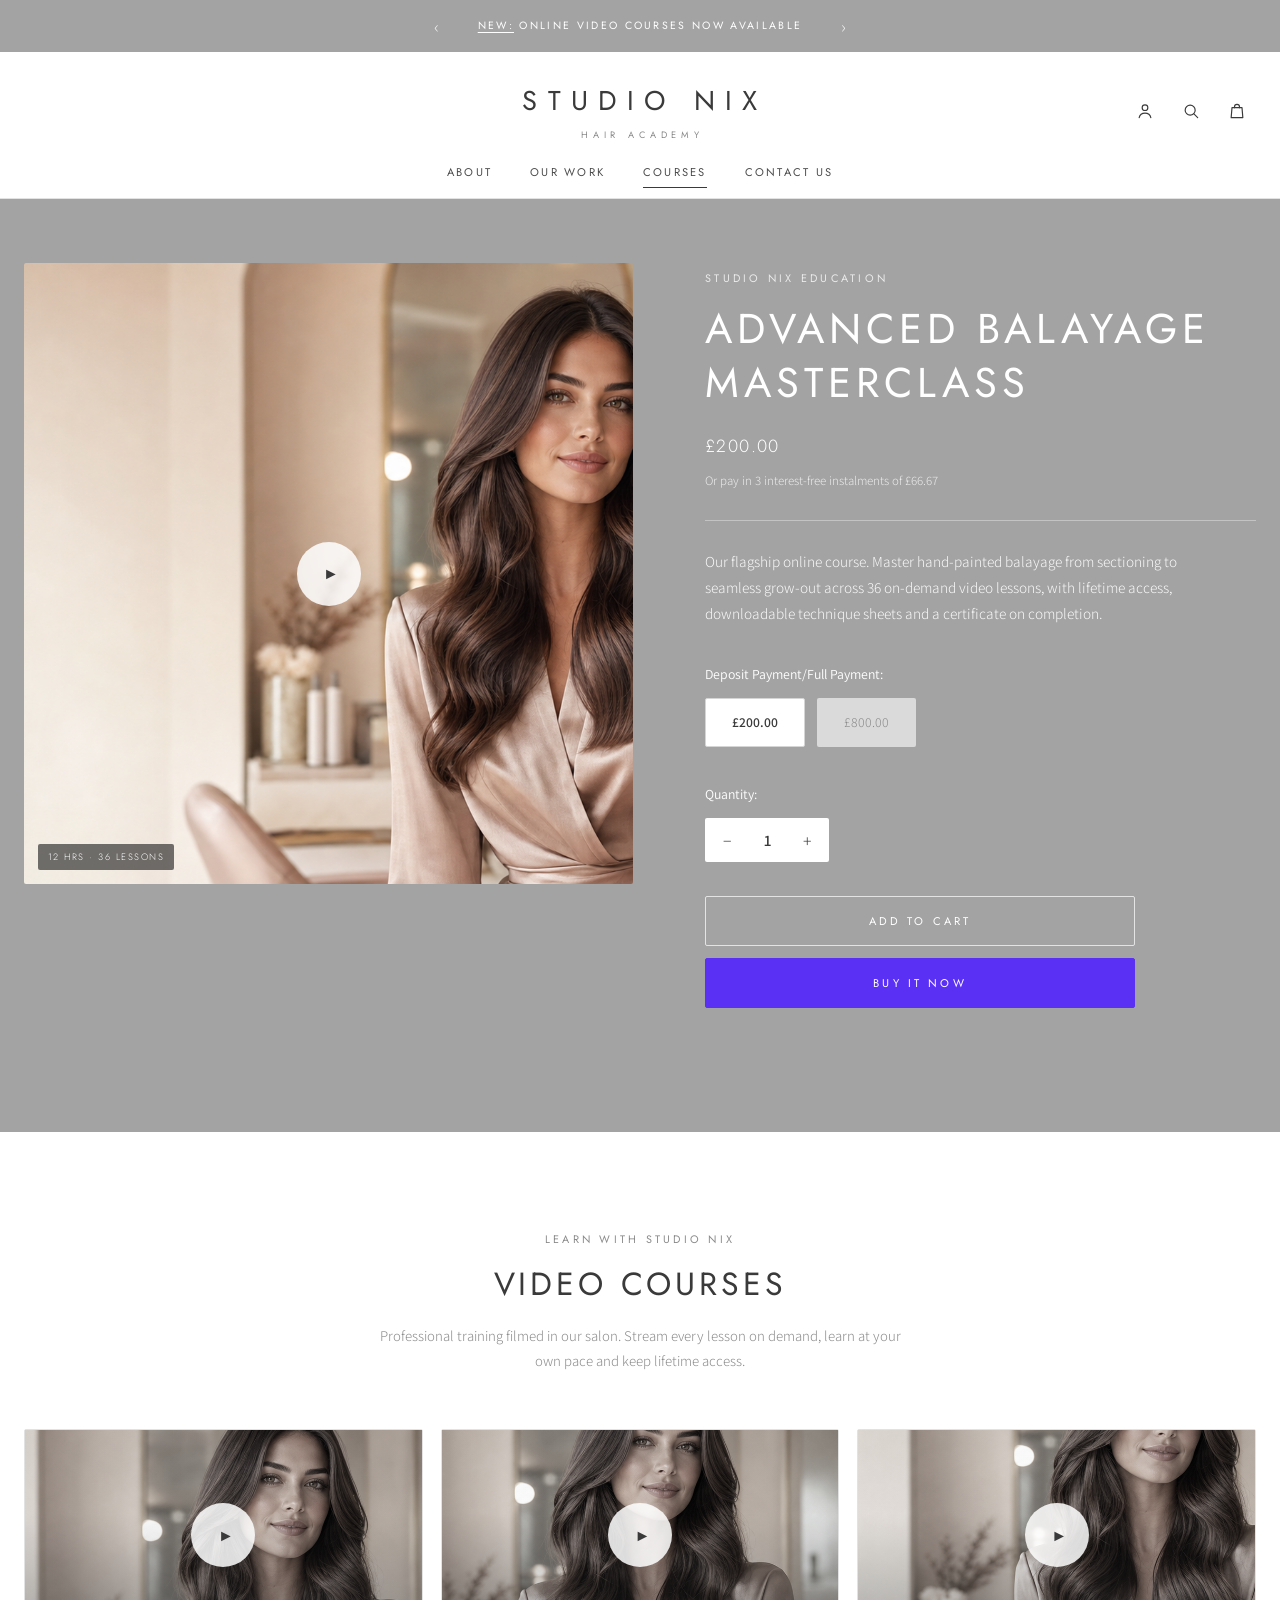
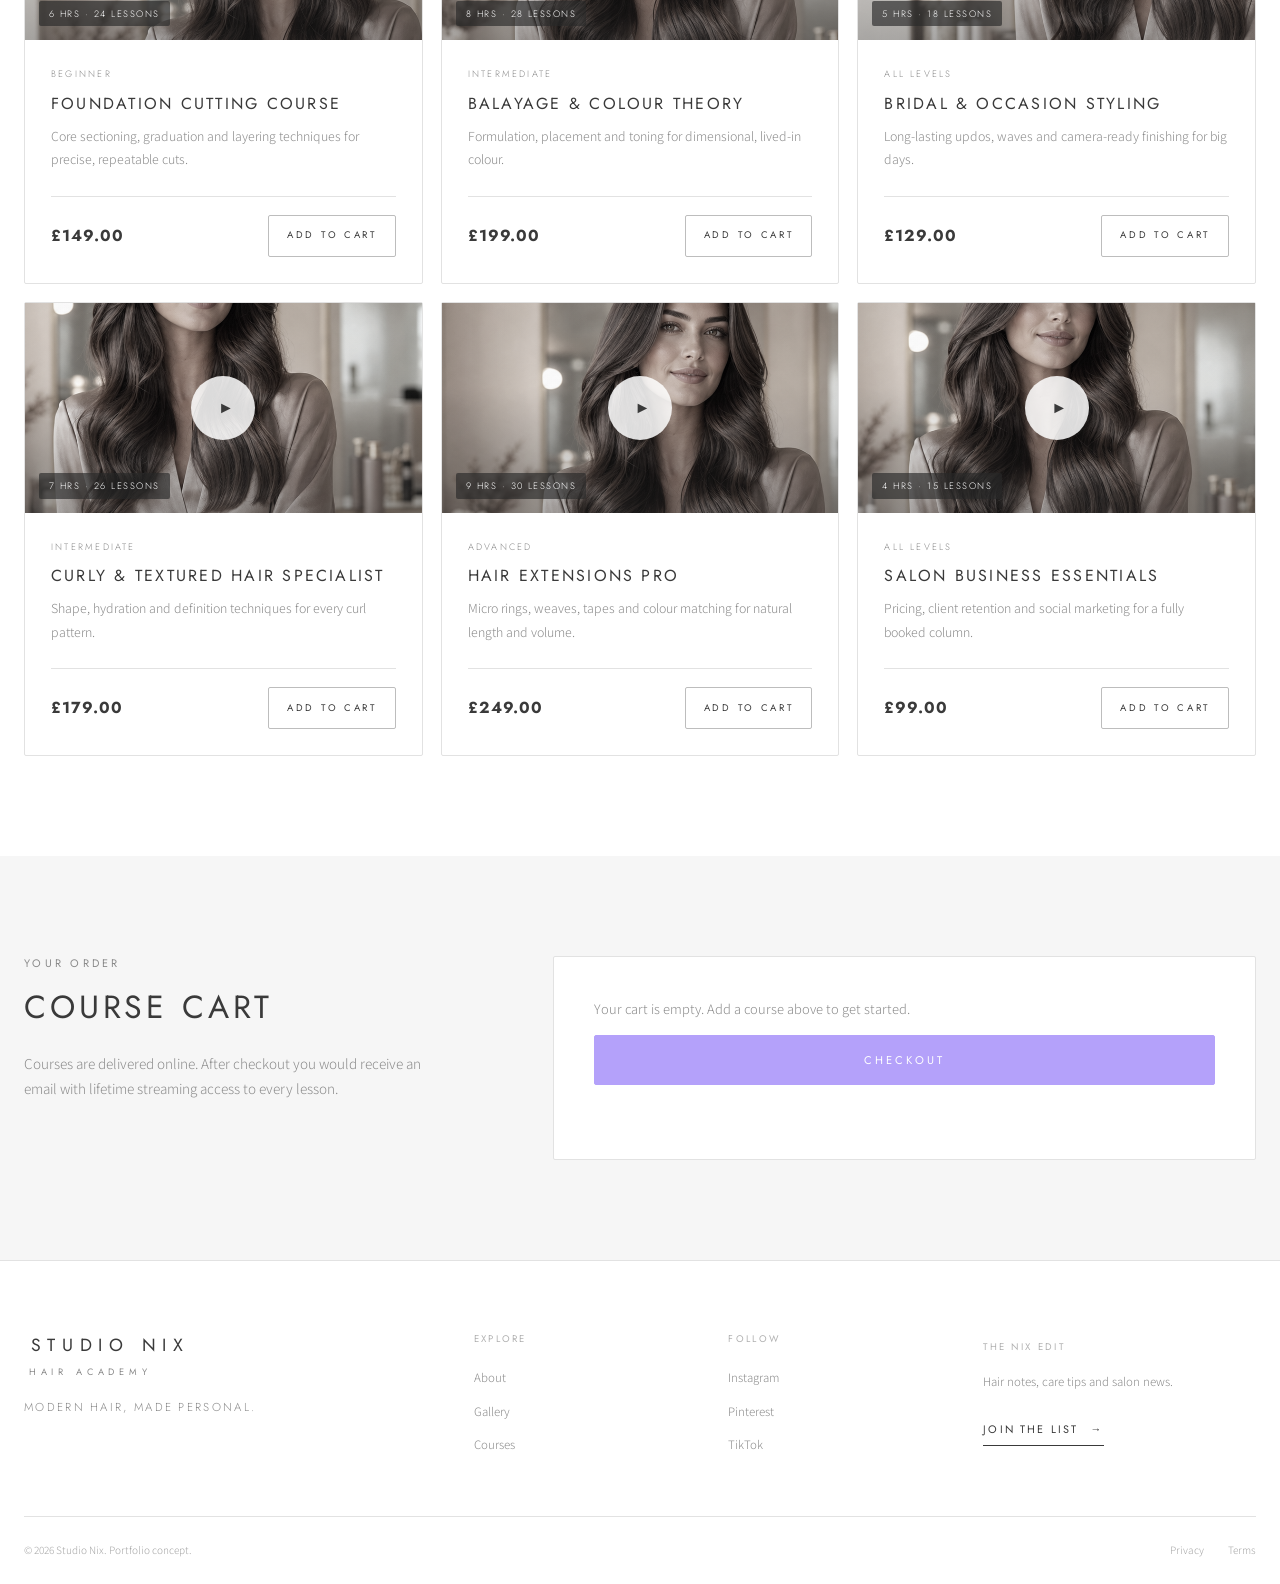
==== commit b50e283c: "Rebrand to Studio Nix Hair Academy; remove services and style matcher - Rename Luma House Hair Salon" ====
--- a/courses.html
+++ b/courses.html
@@ -3,8 +3,8 @@
 <head>
   <meta charset="UTF-8">
   <meta name="viewport" content="width=device-width, initial-scale=1.0">
-  <meta name="description" content="Professional video courses from Luma House. Learn cutting, colour and styling online at your own pace.">
-  <title>Video Courses | Luma House</title>
+  <meta name="description" content="Professional video courses from Studio Nix. Learn cutting, colour and styling online at your own pace.">
+  <title>Video Courses | Studio Nix</title>
   <link rel="preconnect" href="https://fonts.googleapis.com">
   <link rel="preconnect" href="https://fonts.gstatic.com" crossorigin>
   <link href="https://fonts.googleapis.com/css2?family=Jost:wght@300;400;500&family=Assistant:wght@300;400;600&display=swap" rel="stylesheet">
@@ -26,9 +26,9 @@
         <span></span>
       </button>
 
-      <a class="brand" href="index.html" aria-label="Luma House home">
-        <span class="brand-name">LUM&Aring; HOUSE</span>
-        <span class="brand-sub">Hair Salon</span>
+      <a class="brand" href="index.html" aria-label="Studio Nix home">
+        <span class="brand-name">STUDIO NIX</span>
+        <span class="brand-sub">Hair Academy</span>
       </a>
 
       <div class="header-icons">
@@ -48,8 +48,6 @@
     <nav class="navbar container" aria-label="Main navigation">
       <div class="nav-menu" id="nav-menu">
         <a href="index.html#about">About</a>
-        <a href="index.html#services">Services</a>
-        <a href="index.html#style-matcher">Style Matcher</a>
         <a href="index.html#gallery">Our Work</a>
         <a class="active" href="courses.html" aria-current="page">Courses</a>
         <a href="index.html#contact">Contact Us</a>
@@ -66,7 +64,7 @@
           <span class="thumb-meta" aria-hidden="true">12 hrs &middot; 36 lessons</span>
         </div>
         <div class="hero-content">
-          <p class="eyebrow">Luma House Education</p>
+          <p class="eyebrow">Studio Nix Education</p>
           <h1 id="featured-title">Advanced Balayage Masterclass</h1>
           <p class="hero-price" id="featured-price">&pound;200.00</p>
           <p class="hero-note">Or pay in 3 interest-free instalments of &pound;66.67</p>
@@ -99,7 +97,7 @@
     <section class="section courses" id="courses">
       <div class="container">
         <div class="section-heading centered reveal">
-          <p class="eyebrow">Learn with Luma</p>
+          <p class="eyebrow">Learn with Studio Nix</p>
           <h2>Video courses</h2>
           <p>Professional training filmed in our salon. Stream every lesson on demand, learn at your own pace and keep lifetime access.</p>
         </div>
@@ -228,30 +226,29 @@
   <footer class="site-footer">
     <div class="container footer-main">
       <div>
-        <a class="brand footer-brand" href="index.html"><span class="brand-name">LUM&Aring; HOUSE</span><span class="brand-sub">Hair Salon</span></a>
+        <a class="brand footer-brand" href="index.html"><span class="brand-name">STUDIO NIX</span><span class="brand-sub">Hair Academy</span></a>
         <p>Modern hair, made personal.</p>
       </div>
       <div class="footer-links">
         <span>Explore</span>
         <a href="index.html#about">About</a>
-        <a href="index.html#services">Services</a>
         <a href="index.html#gallery">Gallery</a>
         <a href="courses.html">Courses</a>
       </div>
       <div class="footer-links">
         <span>Follow</span>
-        <a href="#" aria-label="Luma House on Instagram">Instagram</a>
-        <a href="#" aria-label="Luma House on Pinterest">Pinterest</a>
-        <a href="#" aria-label="Luma House on TikTok">TikTok</a>
+        <a href="#" aria-label="Studio Nix on Instagram">Instagram</a>
+        <a href="#" aria-label="Studio Nix on Pinterest">Pinterest</a>
+        <a href="#" aria-label="Studio Nix on TikTok">TikTok</a>
       </div>
       <div class="footer-newsletter">
-        <span>The Luma edit</span>
+        <span>The Nix edit</span>
         <p>Hair notes, care tips and salon news.</p>
-        <a class="text-link" href="mailto:hello@lumahouse.co.uk?subject=Join%20the%20Luma%20Edit">Join the list <span>&rarr;</span></a>
+        <a class="text-link" href="mailto:hello@studionix.co.uk?subject=Join%20the%20Nix%20Edit">Join the list <span>&rarr;</span></a>
       </div>
     </div>
     <div class="container footer-bottom">
-      <p>&copy; <span id="current-year"></span> Luma House. Portfolio concept.</p>
+      <p>&copy; <span id="current-year"></span> Studio Nix. Portfolio concept.</p>
       <div><a href="#">Privacy</a><a href="#">Terms</a></div>
     </div>
   </footer>
--- a/styles.css
+++ b/styles.css
@@ -689,184 +689,7 @@
   font-size: 0.9rem;
 }
 
-/* Services */
-.services {
-  background: var(--soft);
-}
-
-.service-grid {
-  display: grid;
-  grid-template-columns: repeat(4, 1fr);
-  border-top: 1px solid var(--line);
-  border-left: 1px solid var(--line);
-}
-
-.service-card {
-  position: relative;
-  min-height: 290px;
-  padding: 32px;
-  border-right: 1px solid var(--line);
-  border-bottom: 1px solid var(--line);
-  background: var(--paper);
-  transition: box-shadow var(--transition);
-}
-
-.service-card:hover {
-  z-index: 2;
-  box-shadow: var(--shadow);
-}
-
-.service-card.featured-service {
-  color: var(--white);
-  background: var(--ink);
-}
-
-.service-card.featured-service h3 {
-  color: var(--white);
-}
-
-.service-card.featured-service .service-top,
-.service-card.featured-service p {
-  color: #bdbdbd;
-}
-
-.service-card.featured-service .text-link {
-  color: var(--white);
-}
-
-.popular-tag {
-  position: absolute;
-  top: 0;
-  right: 24px;
-  padding: 5px 12px;
-  transform: translateY(-50%);
-  border-radius: var(--radius);
-  color: var(--white);
-  background: var(--accent);
-  font-family: var(--font-display);
-  font-size: 0.56rem;
-  letter-spacing: 0.18em;
-  text-transform: uppercase;
-}
-
-.service-top {
-  display: flex;
-  justify-content: space-between;
-  margin-bottom: 50px;
-  color: var(--muted);
-  font-family: var(--font-display);
-  font-size: 0.62rem;
-  letter-spacing: 0.16em;
-  text-transform: uppercase;
-}
-
-.service-top strong {
-  font-weight: 400;
-}
-
-.service-card h3 {
-  margin-bottom: 12px;
-}
-
-.service-card p {
-  min-height: 72px;
-  margin-bottom: 26px;
-  color: var(--muted);
-  font-size: 0.86rem;
-}
-
-/* Style matcher */
-.matcher-section {
-  overflow: hidden;
-  background: var(--paper);
-}
-
-.matcher-shell {
-  position: relative;
-  display: grid;
-  grid-template-columns: 0.8fr 1.2fr;
-  gap: 70px;
-  padding: 70px;
-  border-radius: var(--radius);
-  color: var(--white);
-  background: var(--band-deep);
-}
-
-.matcher-intro,
-.matcher-form,
-.matcher-result {
-  position: relative;
-  z-index: 2;
-}
-
-.matcher-intro h2 {
-  color: var(--white);
-}
-
-.matcher-intro > p:not(.eyebrow) {
-  max-width: 430px;
-  margin-top: 24px;
-  color: rgba(255, 255, 255, 0.85);
-  font-size: 0.94rem;
-}
-
-.matcher-note {
-  display: flex;
-  align-items: center;
-  gap: 16px;
-  margin-top: 50px;
-}
-
-.matcher-note > span {
-  display: grid;
-  width: 48px;
-  height: 48px;
-  flex: 0 0 auto;
-  place-items: center;
-  border: 1px solid rgba(255, 255, 255, 0.55);
-  border-radius: 50%;
-  color: var(--white);
-  font-family: var(--font-display);
-  font-size: 0.68rem;
-  letter-spacing: 0.1em;
-}
-
-.matcher-note p {
-  color: rgba(255, 255, 255, 0.75);
-  font-size: 0.76rem;
-  line-height: 1.55;
-}
-
-.matcher-note strong {
-  color: var(--white);
-  font-weight: 400;
-  letter-spacing: 0.04em;
-}
-
-.matcher-form {
-  padding: 40px;
-  border: 1px solid rgba(255, 255, 255, 0.3);
-  border-radius: var(--radius);
-  background: rgba(255, 255, 255, 0.08);
-}
-
-.matcher-progress {
-  display: flex;
-  justify-content: space-between;
-  margin-bottom: 30px;
-  padding-bottom: 18px;
-  border-bottom: 1px solid rgba(255, 255, 255, 0.3);
-  font-family: var(--font-display);
-  font-size: 0.66rem;
-  letter-spacing: 0.18em;
-  text-transform: uppercase;
-}
-
-.matcher-progress strong {
-  font-weight: 400;
-}
-
-.matcher-grid,
+/* Forms */
 .form-grid {
   display: grid;
   grid-template-columns: repeat(2, minmax(0, 1fr));
@@ -935,101 +758,6 @@
   margin-top: 4px;
   color: var(--danger);
   font-size: 0.72rem;
-}
-
-.matcher-form .form-group label {
-  color: rgba(255, 255, 255, 0.9);
-}
-
-.matcher-form .form-group select {
-  border-color: transparent;
-  color: var(--ink);
-  background-color: var(--paper);
-}
-
-.matcher-form .button {
-  margin-top: 28px;
-}
-
-.matcher-result {
-  display: flex;
-  min-height: 500px;
-  flex-direction: column;
-  justify-content: center;
-  padding: 20px 10px;
-}
-
-.matcher-result[hidden] {
-  display: none;
-}
-
-.result-heading {
-  display: flex;
-  align-items: flex-start;
-  justify-content: space-between;
-  gap: 20px;
-}
-
-.result-heading h3 {
-  max-width: 460px;
-  color: var(--white);
-  font-size: clamp(1.2rem, 2.2vw, 1.7rem);
-}
-
-.match-score {
-  flex: 0 0 auto;
-  padding: 9px 16px;
-  border: 1px solid rgba(255, 255, 255, 0.55);
-  border-radius: var(--radius);
-  color: var(--white);
-  font-family: var(--font-display);
-  font-size: 0.62rem;
-  letter-spacing: 0.18em;
-  text-transform: uppercase;
-}
-
-.result-reason {
-  max-width: 620px;
-  margin: 24px 0 34px;
-  color: rgba(255, 255, 255, 0.88);
-}
-
-.result-details {
-  display: grid;
-  grid-template-columns: repeat(3, 1fr);
-  border-top: 1px solid rgba(255, 255, 255, 0.3);
-  border-bottom: 1px solid rgba(255, 255, 255, 0.3);
-}
-
-.result-details div {
-  display: grid;
-  gap: 7px;
-  padding: 22px 18px 22px 0;
-}
-
-.result-details div + div {
-  padding-left: 18px;
-  border-left: 1px solid rgba(255, 255, 255, 0.3);
-}
-
-.result-details span {
-  color: rgba(255, 255, 255, 0.66);
-  font-family: var(--font-display);
-  font-size: 0.58rem;
-  letter-spacing: 0.18em;
-  text-transform: uppercase;
-}
-
-.result-details strong {
-  font-size: 0.85rem;
-  font-weight: 400;
-}
-
-.result-actions {
-  display: flex;
-  align-items: center;
-  gap: 26px;
-  margin-top: 36px;
 }
 
 .light-link {
@@ -1201,165 +929,12 @@
   font-size: 0.7rem;
 }
 
-/* Booking */
-.booking-section {
-  background: var(--paper);
-}
-
-.booking-layout {
-  display: grid;
-  align-items: start;
-  grid-template-columns: minmax(0, 0.72fr) minmax(500px, 1.28fr);
-  gap: 80px;
-}
-
-.booking-copy {
-  position: sticky;
-  top: 170px;
-}
-
-.booking-copy > p:not(.eyebrow) {
-  max-width: 440px;
-  margin: 24px 0 44px;
-  color: var(--muted);
-  font-size: 0.94rem;
-}
-
-.booking-promise {
-  display: grid;
-  gap: 18px;
-}
-
-.booking-promise div {
-  display: flex;
-  gap: 18px;
-  padding-top: 18px;
-  border-top: 1px solid var(--line);
-}
-
-.booking-promise span {
-  color: #bdbdbd;
-  font-family: var(--font-display);
-  font-size: 0.64rem;
-  letter-spacing: 0.16em;
-}
-
-.booking-promise p {
-  color: var(--muted);
-  font-size: 0.8rem;
-  line-height: 1.6;
-}
-
-.booking-promise strong {
-  color: var(--ink);
-  font-weight: 600;
-}
-
-.booking-panel {
-  min-height: 700px;
-  padding: 44px;
-  border: 1px solid var(--line);
-  border-radius: var(--radius);
-  background: var(--soft);
-}
-
-.form-header {
-  display: flex;
-  align-items: end;
-  justify-content: space-between;
-  gap: 20px;
-  margin-bottom: 34px;
-  padding-bottom: 24px;
-  border-bottom: 1px solid var(--line);
-}
-
-.form-header h3 {
-  font-size: 1.1rem;
-}
-
-.form-header span {
-  color: var(--muted);
-  font-size: 0.7rem;
-}
-
-.booking-panel .button-wide {
-  margin-top: 14px;
-}
-
 .form-status {
   min-height: 22px;
   margin-top: 12px;
   color: var(--danger);
   font-size: 0.78rem;
   text-align: center;
-}
-
-.booking-summary {
-  padding: 30px 10px;
-}
-
-.booking-summary[hidden] {
-  display: none;
-}
-
-.summary-icon {
-  display: grid;
-  width: 56px;
-  height: 56px;
-  margin-bottom: 28px;
-  place-items: center;
-  border: 1px solid var(--line);
-  border-radius: 50%;
-  color: var(--accent);
-  background: var(--paper);
-  font-size: 1.1rem;
-}
-
-.booking-summary h3 {
-  font-size: 1.3rem;
-}
-
-.summary-lead {
-  max-width: 500px;
-  margin: 16px 0 30px;
-  color: var(--muted);
-}
-
-.booking-summary dl {
-  border-top: 1px solid var(--line);
-}
-
-.booking-summary dl div {
-  display: grid;
-  grid-template-columns: 150px 1fr;
-  gap: 20px;
-  padding: 15px 0;
-  border-bottom: 1px solid var(--line);
-}
-
-.booking-summary dt {
-  color: var(--muted);
-  font-family: var(--font-display);
-  font-size: 0.62rem;
-  letter-spacing: 0.16em;
-  text-transform: uppercase;
-}
-
-.booking-summary dd {
-  color: var(--ink);
-  font-size: 0.85rem;
-  font-weight: 400;
-}
-
-.summary-actions {
-  display: flex;
-  align-items: center;
-  gap: 24px;
-  margin-top: 32px;
-}
-
-.danger-link {
-  color: var(--danger);
 }
 
 /* Contact */
@@ -1612,24 +1187,6 @@
     gap: 44px;
   }
 
-  .service-grid {
-    grid-template-columns: repeat(2, 1fr);
-  }
-
-  .matcher-shell {
-    gap: 40px;
-    padding: 52px 42px;
-  }
-
-  .booking-layout {
-    grid-template-columns: 0.72fr 1.28fr;
-    gap: 40px;
-  }
-
-  .booking-panel {
-    padding: 32px;
-  }
-
   .contact-layout {
     gap: 56px;
   }
@@ -1728,22 +1285,8 @@
     margin-bottom: 40px;
   }
 
-  .matcher-shell,
-  .booking-layout,
   .contact-layout {
     grid-template-columns: 1fr;
-  }
-
-  .matcher-shell {
-    gap: 48px;
-  }
-
-  .matcher-intro > p:not(.eyebrow) {
-    max-width: none;
-  }
-
-  .booking-copy {
-    position: static;
   }
 
   .gallery-grid {
@@ -1823,52 +1366,12 @@
     margin-bottom: 40px;
   }
 
-  .service-grid {
-    grid-template-columns: 1fr;
-  }
-
-  .service-card {
-    min-height: 260px;
-  }
-
-  .matcher-shell {
-    padding: 44px 22px;
-  }
-
-  .matcher-form {
-    padding: 24px 18px;
-  }
-
-  .matcher-grid,
   .form-grid {
     grid-template-columns: 1fr;
   }
 
   .full-width {
     grid-column: auto;
-  }
-
-  .result-heading {
-    display: grid;
-  }
-
-  .match-score {
-    width: max-content;
-  }
-
-  .result-details {
-    grid-template-columns: 1fr;
-  }
-
-  .result-details div + div {
-    padding-left: 0;
-    border-top: 1px solid rgba(255, 255, 255, 0.3);
-    border-left: 0;
-  }
-
-  .result-actions {
-    align-items: flex-start;
-    flex-direction: column;
   }
 
   .gallery-grid {
@@ -1887,24 +1390,8 @@
     margin-bottom: 30px;
   }
 
-  .booking-panel,
   .contact-form {
     padding: 28px 20px;
-  }
-
-  .form-header {
-    align-items: flex-start;
-    flex-direction: column;
-  }
-
-  .booking-summary dl div {
-    grid-template-columns: 1fr;
-    gap: 2px;
-  }
-
-  .summary-actions {
-    align-items: flex-start;
-    flex-direction: column;
   }
 
   .contact-info address {
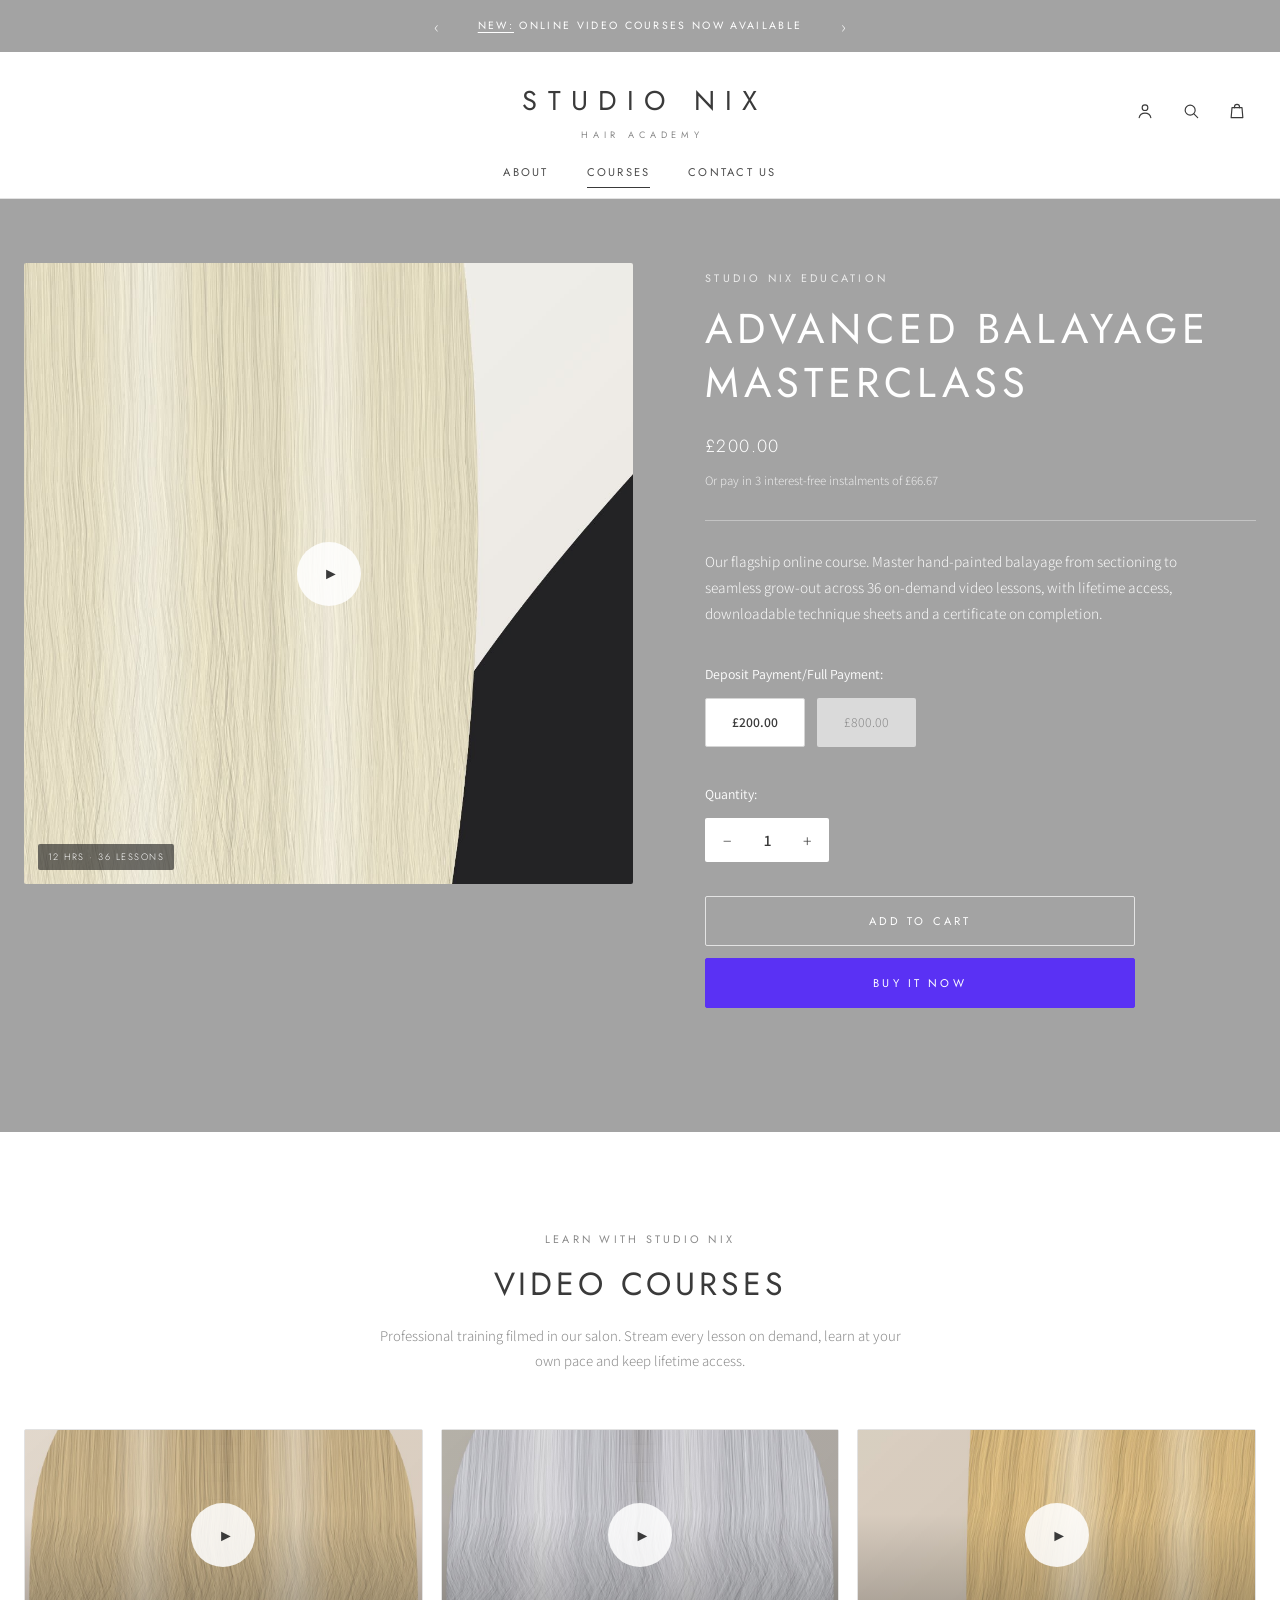
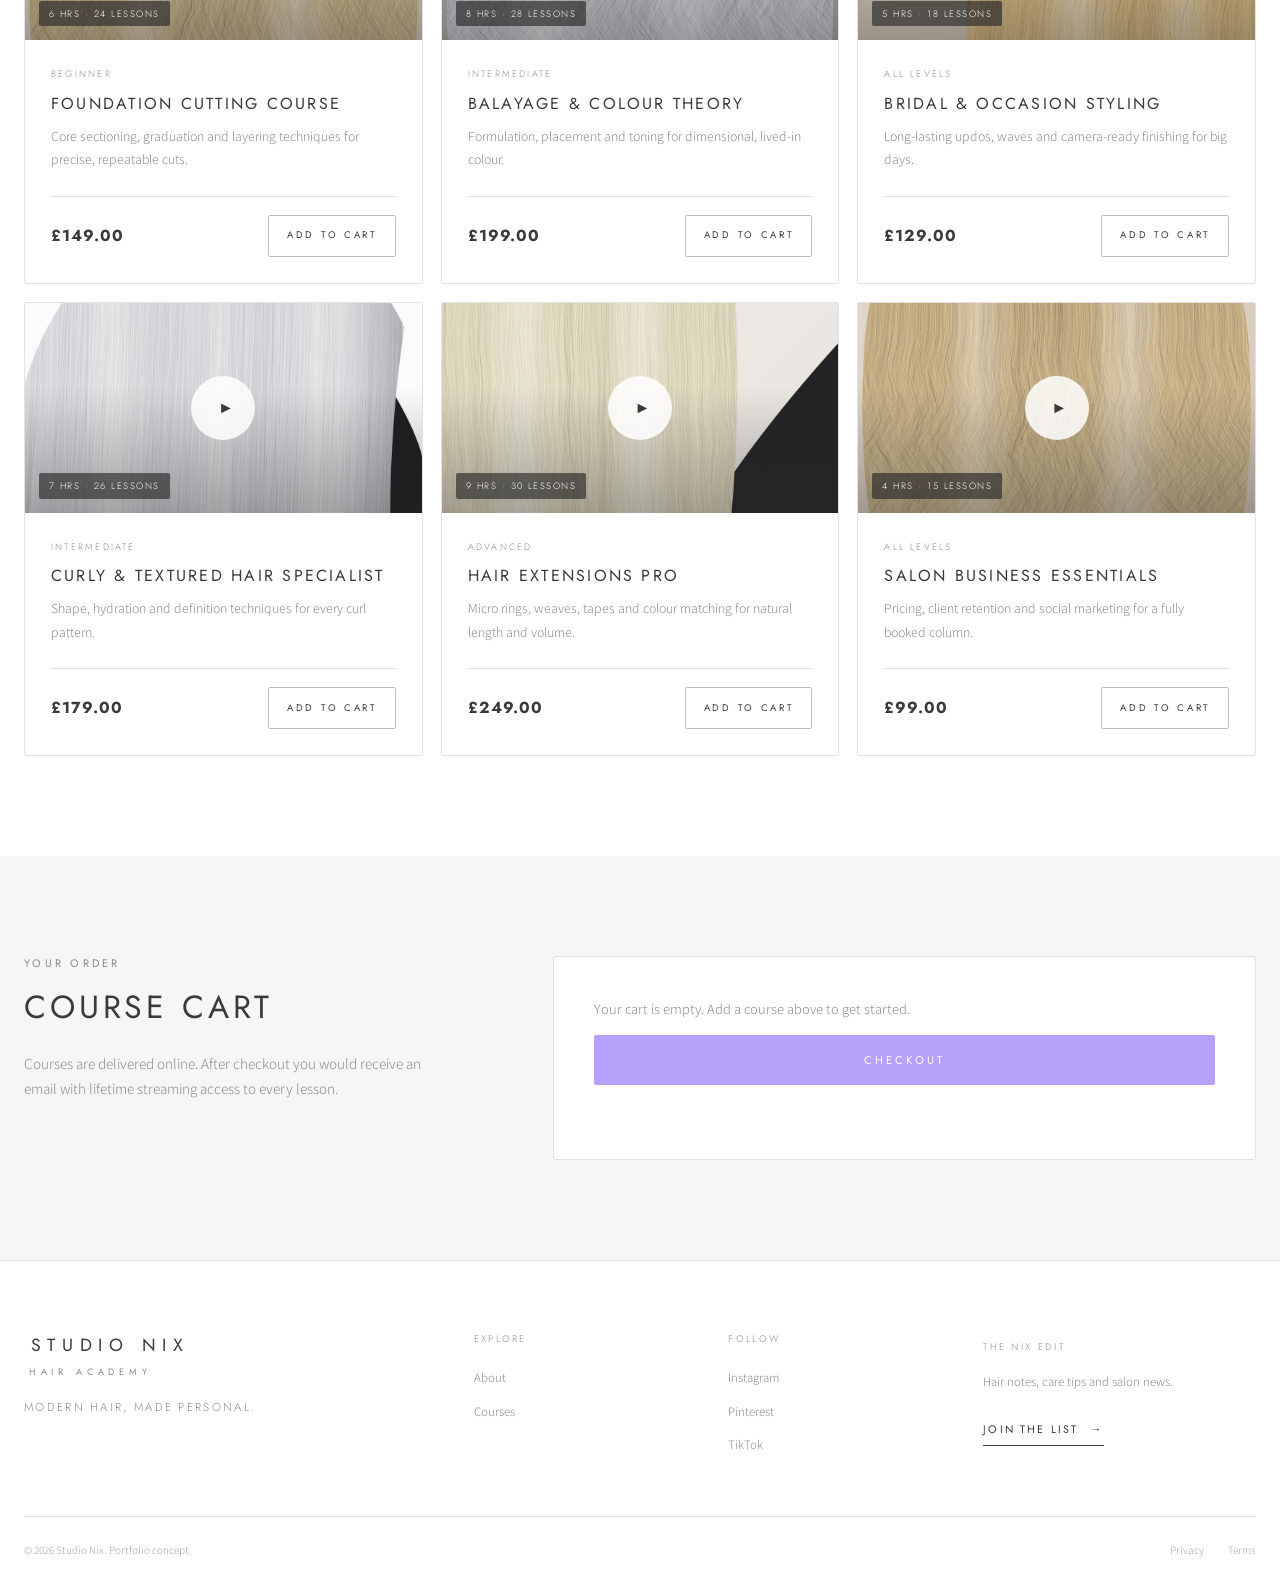
==== commit fe0c3e07: "Replace all site images and remove the Our Work gallery section - New hair image set in assets/: blo" ====
--- a/courses.html
+++ b/courses.html
@@ -48,7 +48,6 @@
     <nav class="navbar container" aria-label="Main navigation">
       <div class="nav-menu" id="nav-menu">
         <a href="index.html#about">About</a>
-        <a href="index.html#gallery">Our Work</a>
         <a class="active" href="courses.html" aria-current="page">Courses</a>
         <a href="index.html#contact">Contact Us</a>
       </div>
@@ -59,7 +58,7 @@
     <section class="hero course-hero" aria-labelledby="featured-title">
       <div class="container hero-layout">
         <div class="hero-media">
-          <img class="hero-image" src="assets/salon-hero.png" alt="Stylist demonstrating balayage technique on long brunette hair">
+          <img class="hero-image" src="assets/hair-platinum-long.jpg" alt="Long platinum blonde hair styled sleek and straight">
           <span class="play-badge" aria-hidden="true">&#9658;</span>
           <span class="thumb-meta" aria-hidden="true">12 hrs &middot; 36 lessons</span>
         </div>
@@ -232,7 +231,6 @@
       <div class="footer-links">
         <span>Explore</span>
         <a href="index.html#about">About</a>
-        <a href="index.html#gallery">Gallery</a>
         <a href="courses.html">Courses</a>
       </div>
       <div class="footer-links">
--- a/styles.css
+++ b/styles.css
@@ -764,100 +764,6 @@
   color: var(--white);
 }
 
-/* Gallery */
-.gallery {
-  background: var(--paper);
-}
-
-.gallery-grid {
-  display: grid;
-  grid-auto-rows: 260px;
-  grid-template-columns: repeat(12, 1fr);
-  gap: 14px;
-}
-
-.gallery-card {
-  position: relative;
-  overflow: hidden;
-  border-radius: var(--radius);
-  background-image: linear-gradient(0deg, rgba(40, 40, 40, 0.72), rgba(40, 40, 40, 0.02) 65%), url("assets/salon-hero.png");
-  background-repeat: no-repeat;
-  background-size: auto, 220%;
-  filter: saturate(0.35);
-  transition: filter 450ms ease, background-size 650ms ease;
-}
-
-.gallery-card::after {
-  position: absolute;
-  inset: 12px;
-  border: 1px solid rgba(255, 255, 255, 0.35);
-  border-radius: var(--radius);
-  content: "";
-  opacity: 0;
-  transition: opacity var(--transition);
-}
-
-.gallery-card:hover {
-  background-size: auto, 235%;
-  filter: saturate(0.75);
-}
-
-.gallery-card:hover::after {
-  opacity: 1;
-}
-
-.gallery-card div {
-  position: absolute;
-  z-index: 2;
-  right: 26px;
-  bottom: 24px;
-  left: 26px;
-  color: var(--white);
-}
-
-.gallery-card span {
-  font-family: var(--font-display);
-  font-size: 0.56rem;
-  letter-spacing: 0.24em;
-  text-transform: uppercase;
-}
-
-.gallery-card h3 {
-  margin-top: 6px;
-  color: var(--white);
-}
-
-.gallery-one {
-  grid-column: span 5;
-  grid-row: span 2;
-  background-position: center, 73% center;
-}
-
-.gallery-two {
-  grid-column: span 4;
-  background-position: center, 79% 24%;
-}
-
-.gallery-three {
-  grid-column: span 3;
-  background-position: center, 69% 44%;
-}
-
-.gallery-four {
-  grid-column: span 3;
-  background-position: center, 88% 68%;
-}
-
-.gallery-five {
-  grid-column: span 4;
-  background-position: center, 74% 35%;
-}
-
-.gallery-six {
-  grid-column: span 7;
-  background-position: center, 84% 53%;
-}
-
 /* Testimonials */
 .testimonials {
   background: var(--soft);
@@ -1289,21 +1195,6 @@
     grid-template-columns: 1fr;
   }
 
-  .gallery-grid {
-    grid-auto-rows: 280px;
-    grid-template-columns: repeat(2, 1fr);
-  }
-
-  .gallery-card {
-    grid-column: span 1;
-    grid-row: span 1;
-  }
-
-  .gallery-one,
-  .gallery-six {
-    grid-column: span 2;
-  }
-
   .contact-info {
     padding-bottom: 20px;
   }
@@ -1372,17 +1263,6 @@
 
   .full-width {
     grid-column: auto;
-  }
-
-  .gallery-grid {
-    grid-auto-rows: 320px;
-    grid-template-columns: 1fr;
-  }
-
-  .gallery-card,
-  .gallery-one,
-  .gallery-six {
-    grid-column: 1;
   }
 
   .testimonial-card blockquote {
@@ -1559,18 +1439,24 @@
 .course-thumb {
   position: relative;
   height: 210px;
-  background-image: linear-gradient(0deg, rgba(40, 40, 40, 0.35), rgba(40, 40, 40, 0.02) 60%), url("assets/salon-hero.png");
+  background-position: center;
   background-repeat: no-repeat;
-  background-size: auto, 240%;
-  filter: saturate(0.35);
-}
-
-.thumb-one { background-position: center, 72% 20%; }
-.thumb-two { background-position: center, 80% 35%; }
-.thumb-three { background-position: center, 65% 50%; }
-.thumb-four { background-position: center, 88% 60%; }
-.thumb-five { background-position: center, 75% 30%; }
-.thumb-six { background-position: center, 84% 45%; }
+  background-size: cover;
+}
+
+.course-thumb::before {
+  position: absolute;
+  inset: 0;
+  background: linear-gradient(0deg, rgba(40, 40, 40, 0.35), rgba(40, 40, 40, 0.02) 60%);
+  content: "";
+}
+
+.thumb-one { background-image: url("assets/hair-blonde-waves.jpg"); }
+.thumb-two { background-image: url("assets/hair-silver-lob.jpg"); }
+.thumb-three { background-image: url("assets/hair-blonde-profile.jpg"); }
+.thumb-four { background-image: url("assets/hair-silver-straight.jpg"); }
+.thumb-five { background-image: url("assets/hair-platinum-long.jpg"); }
+.thumb-six { background-image: url("assets/hair-blonde-waves.jpg"); background-position: center 80%; }
 
 .course-body {
   display: flex;
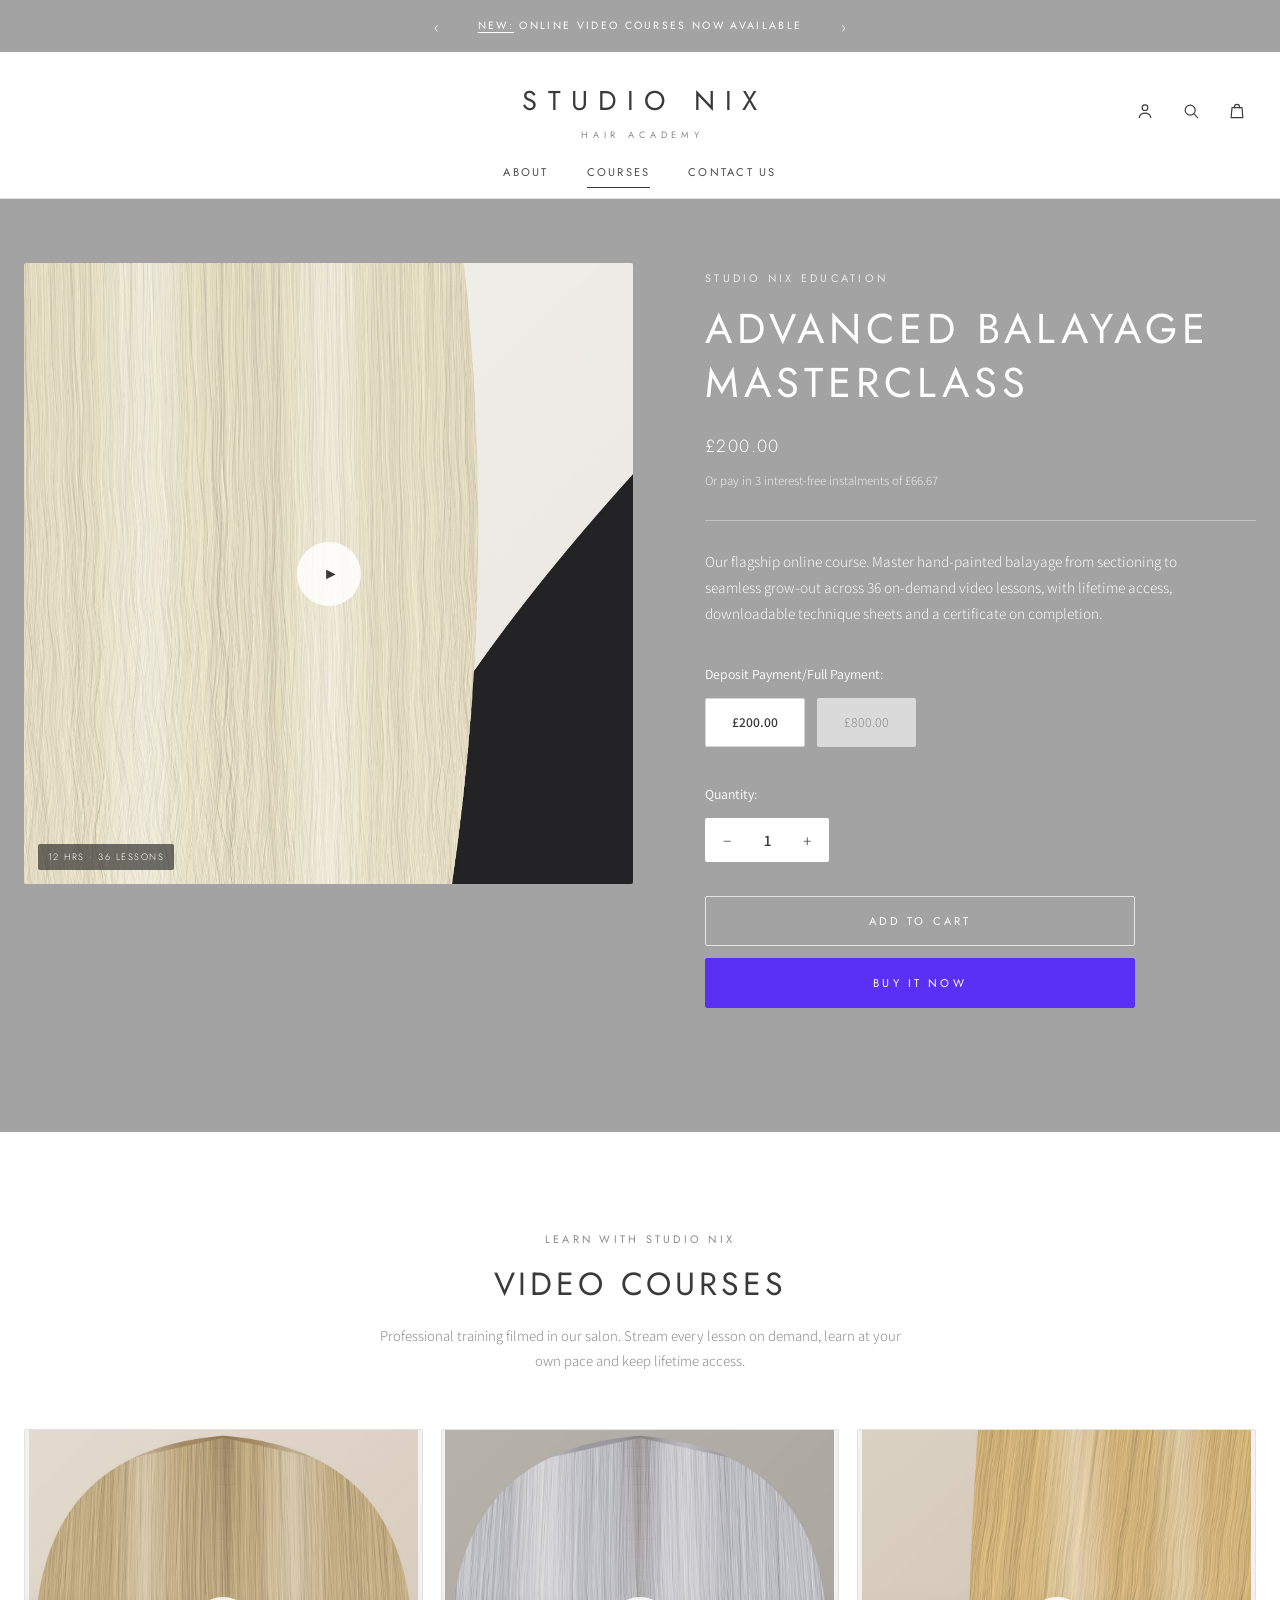
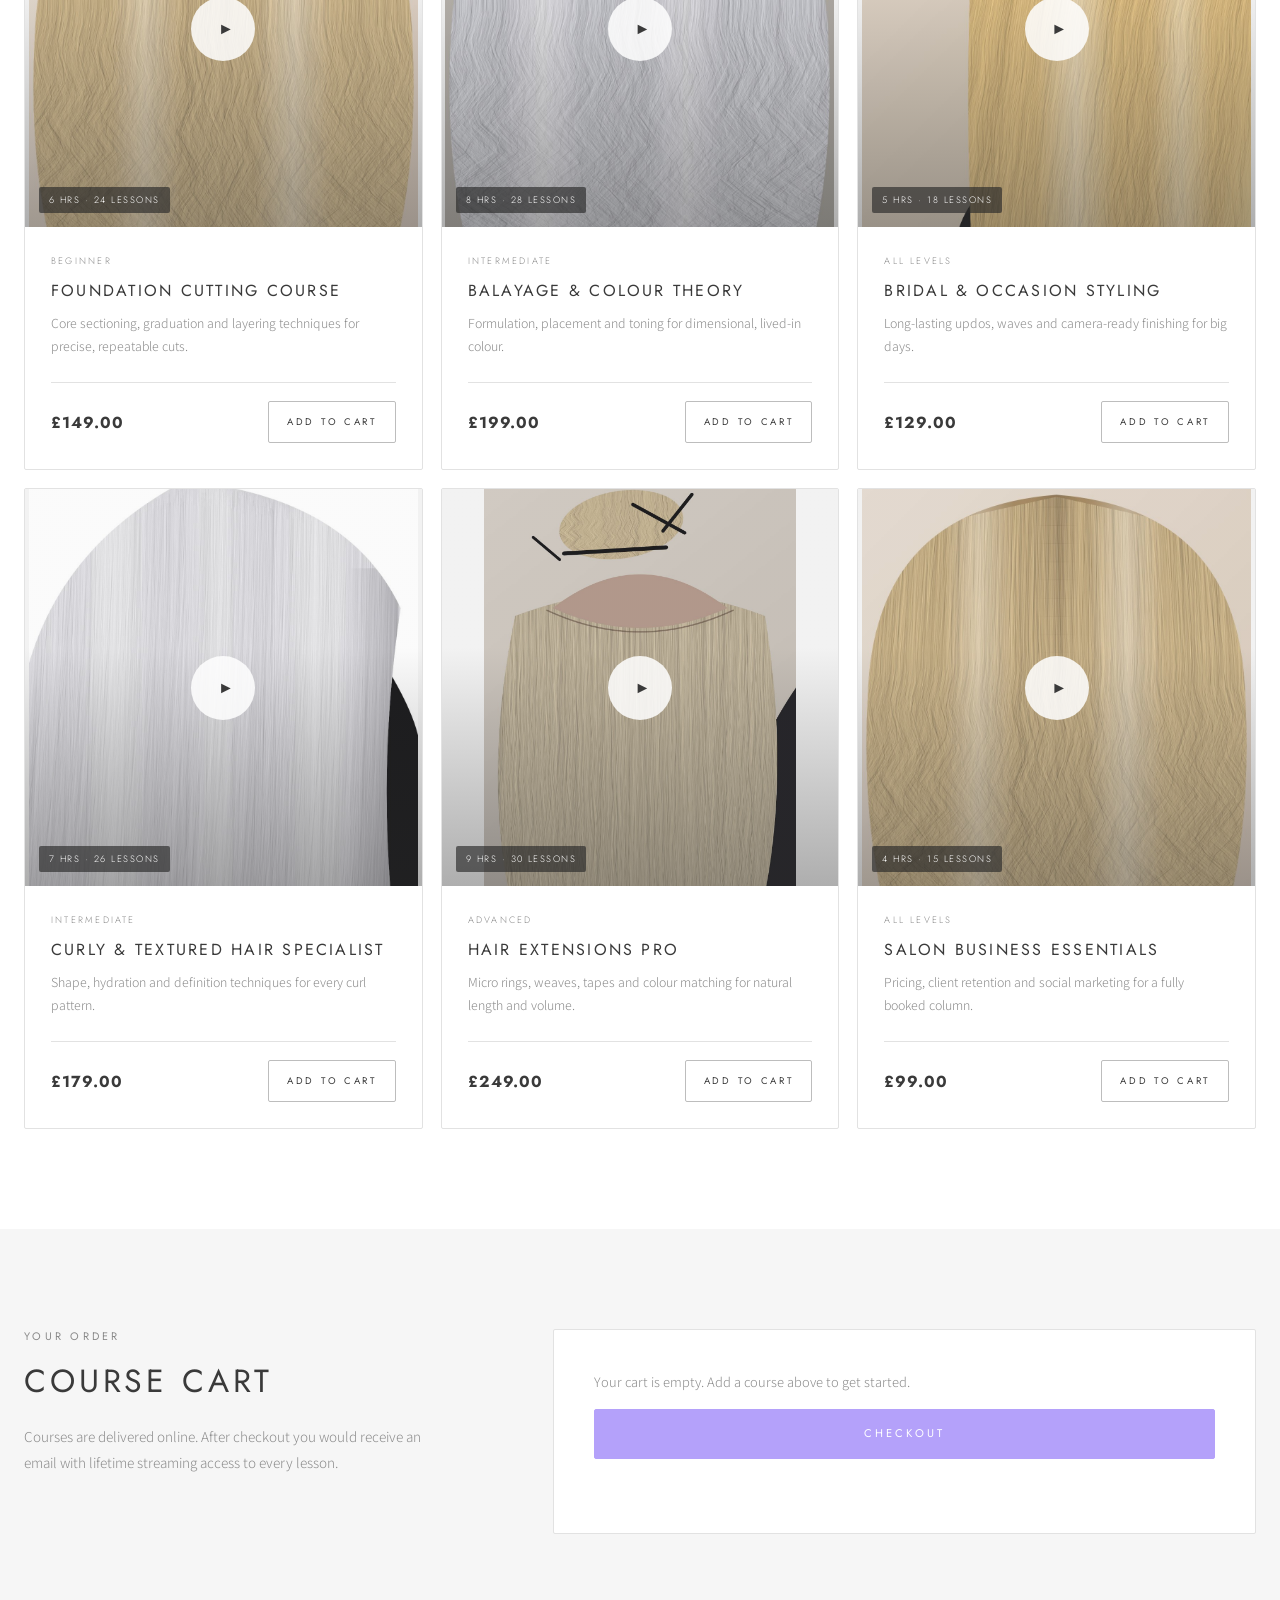
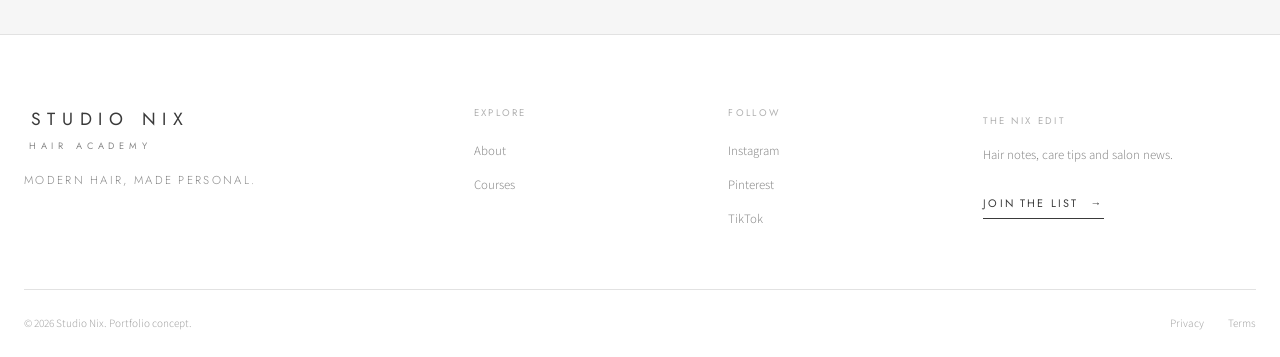
==== commit b9408dae: "Address review feedback: announcement live region, drop dead button-dark styles - Mark the announcem" ====
--- a/courses.html
+++ b/courses.html
@@ -15,7 +15,7 @@
 
   <div class="announcement-bar">
     <button class="announce-arrow" id="announce-prev" type="button" aria-label="Previous announcement">&#8249;</button>
-    <a href="#courses" id="announce-message"><u>New:</u> online video courses now available</a>
+    <a href="#courses" id="announce-message" aria-live="polite" aria-atomic="true"><u>New:</u> online video courses now available</a>
     <button class="announce-arrow" id="announce-next" type="button" aria-label="Next announcement">&#8250;</button>
   </div>
 
--- a/styles.css
+++ b/styles.css
@@ -174,15 +174,13 @@
   outline-offset: 3px;
 }
 
-.button-outline,
-.button-dark {
+.button-outline {
   border-color: #bdbdbd;
   color: var(--ink);
   background: transparent;
 }
 
-.button-outline:hover,
-.button-dark:hover {
+.button-outline:hover {
   border-color: var(--ink);
 }
 
@@ -1438,10 +1436,11 @@
 
 .course-thumb {
   position: relative;
-  height: 210px;
+  aspect-ratio: 1 / 1;
+  background-color: var(--soft);
   background-position: center;
   background-repeat: no-repeat;
-  background-size: cover;
+  background-size: contain;
 }
 
 .course-thumb::before {
@@ -1455,8 +1454,8 @@
 .thumb-two { background-image: url("assets/hair-silver-lob.jpg"); }
 .thumb-three { background-image: url("assets/hair-blonde-profile.jpg"); }
 .thumb-four { background-image: url("assets/hair-silver-straight.jpg"); }
-.thumb-five { background-image: url("assets/hair-platinum-long.jpg"); }
-.thumb-six { background-image: url("assets/hair-blonde-waves.jpg"); background-position: center 80%; }
+.thumb-five { background-image: url("assets/hair-extensions-fitting.jpg"); }
+.thumb-six { background-image: url("assets/hair-blonde-waves.jpg"); }
 
 .course-body {
   display: flex;
@@ -1501,7 +1500,8 @@
   letter-spacing: 0.06em;
 }
 
-.course-add {
+.course-add,
+.course-view {
   min-height: 42px;
   padding: 9px 18px;
   font-size: 0.6rem;
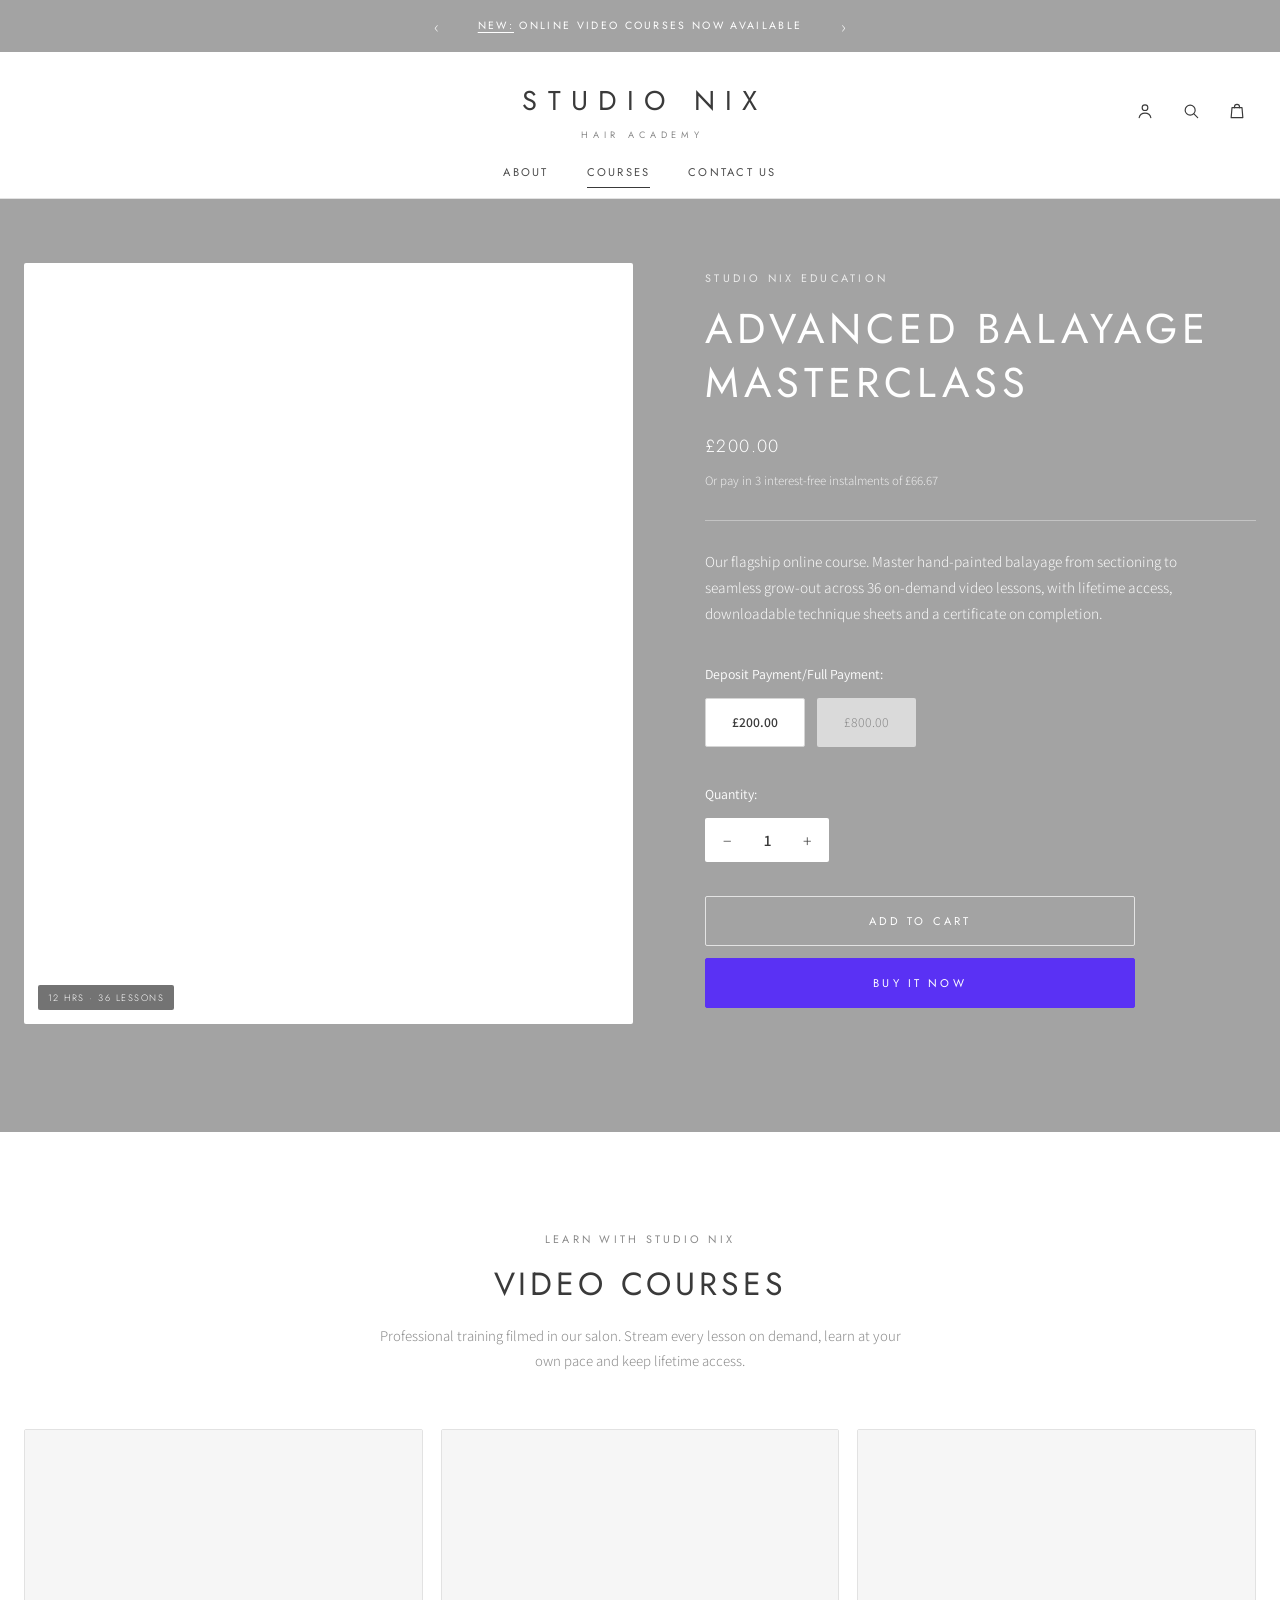
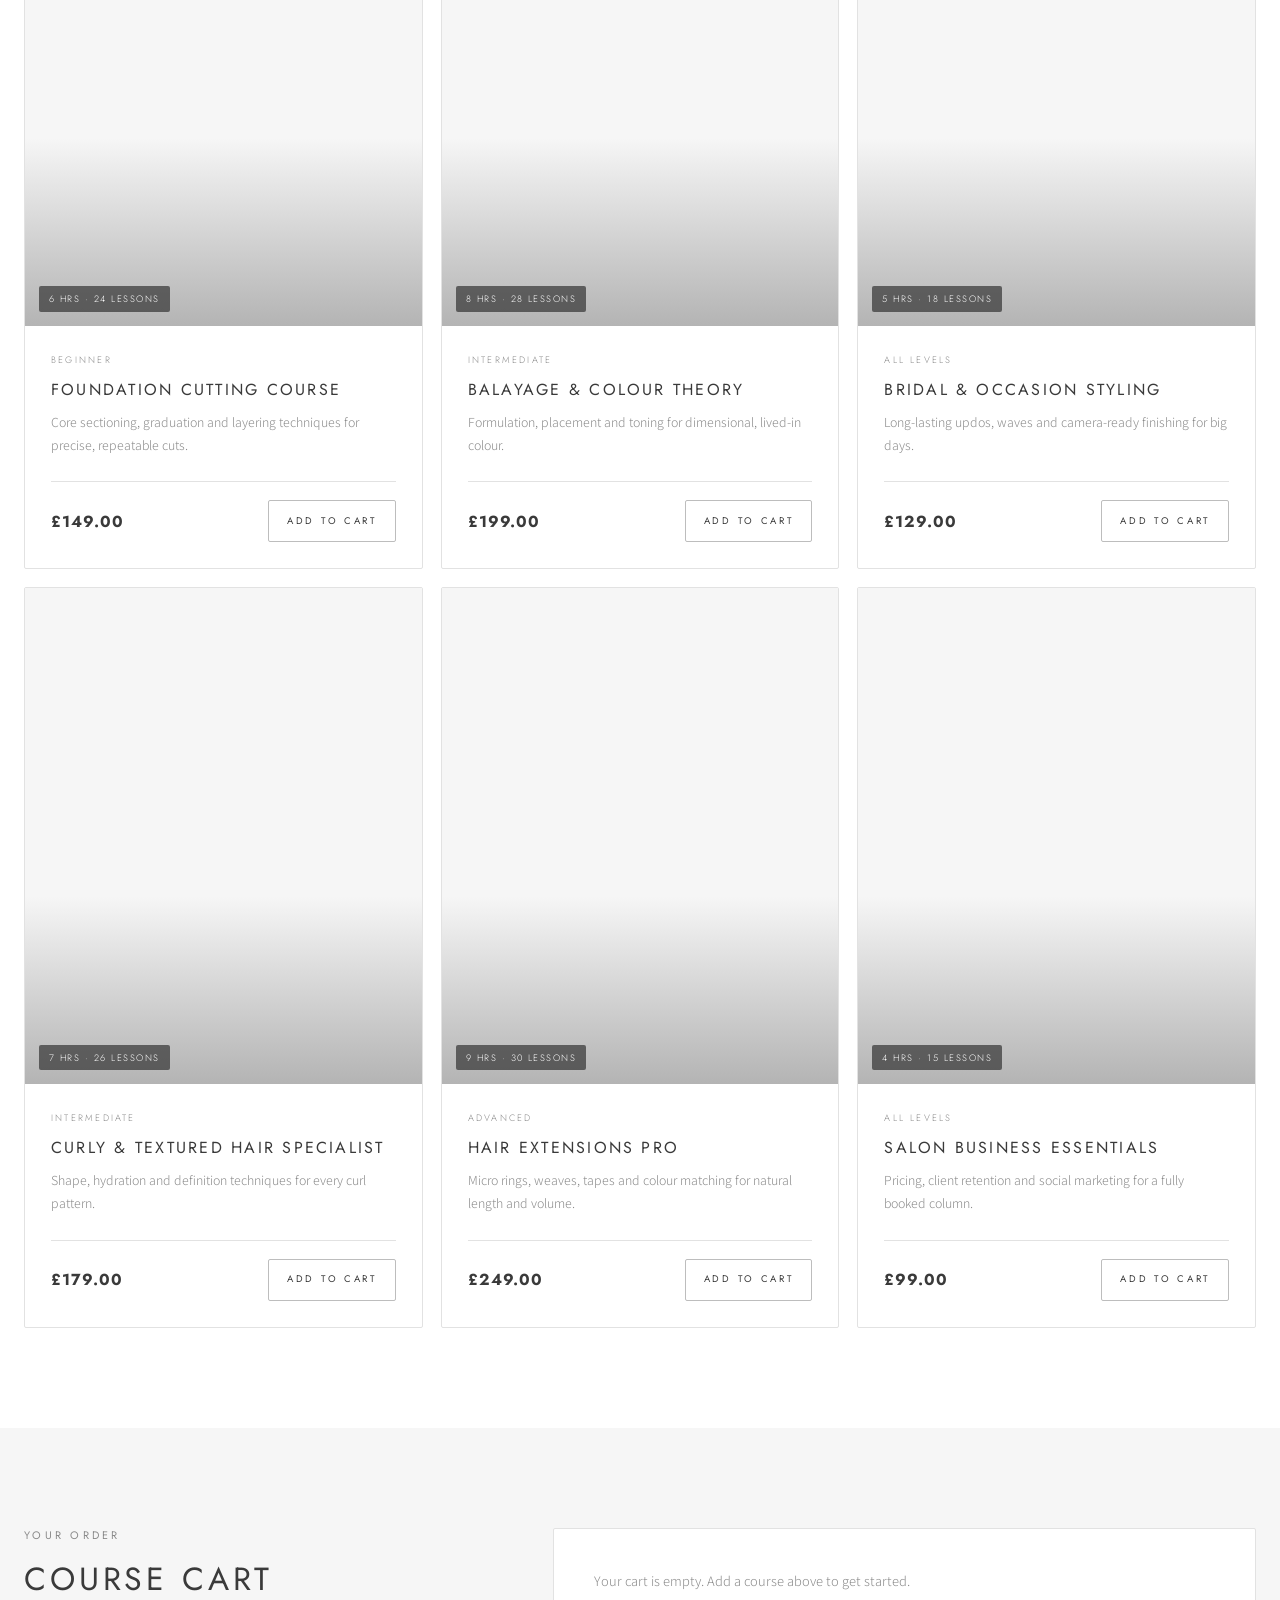
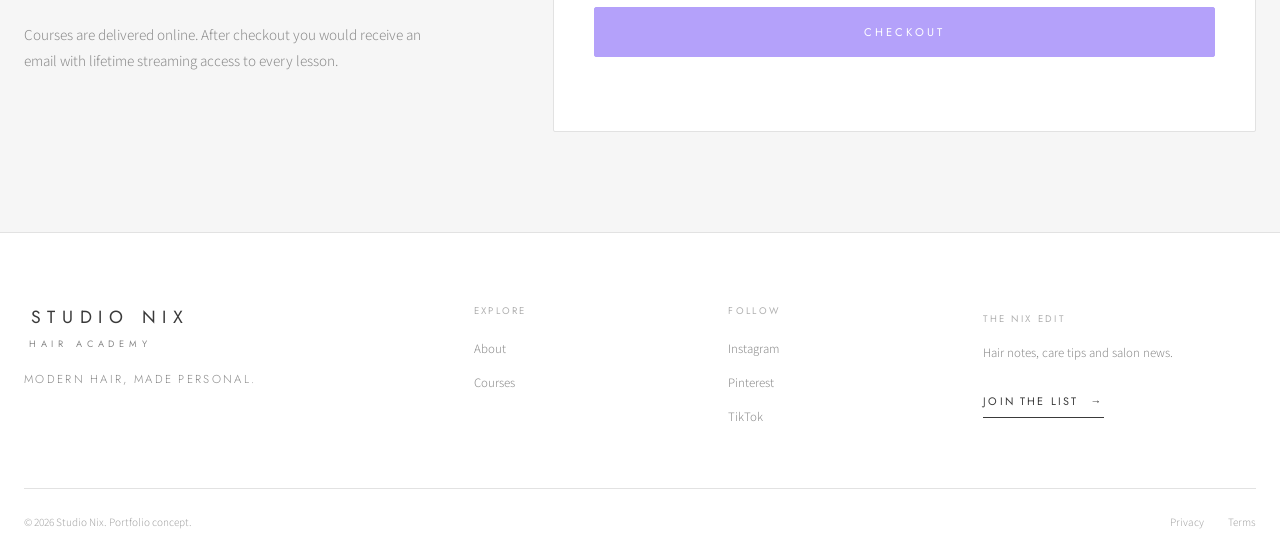
==== commit b37caa04: "Replace all imagery with the salon video - Add assets/blonde-hair-salon.mp4 (3s, 1080x1350) supplied" ====
--- a/courses.html
+++ b/courses.html
@@ -58,8 +58,7 @@
     <section class="hero course-hero" aria-labelledby="featured-title">
       <div class="container hero-layout">
         <div class="hero-media">
-          <img class="hero-image" src="assets/hair-platinum-long.jpg" alt="Long platinum blonde hair styled sleek and straight">
-          <span class="play-badge" aria-hidden="true">&#9658;</span>
+          <video class="hero-image" src="assets/blonde-hair-salon.mp4" autoplay muted loop playsinline aria-label="Blonde hair being styled in the Studio Nix salon"></video>
           <span class="thumb-meta" aria-hidden="true">12 hrs &middot; 36 lessons</span>
         </div>
         <div class="hero-content">
@@ -103,8 +102,8 @@
 
         <div class="course-grid" id="course-grid">
           <article class="course-card reveal">
-            <div class="course-thumb thumb-one">
-              <span class="play-badge" aria-hidden="true">&#9658;</span>
+            <div class="course-thumb">
+              <video class="thumb-video" src="assets/blonde-hair-salon.mp4" autoplay muted loop playsinline></video>
               <span class="thumb-meta">6 hrs &middot; 24 lessons</span>
             </div>
             <div class="course-body">
@@ -119,8 +118,8 @@
           </article>
 
           <article class="course-card reveal">
-            <div class="course-thumb thumb-two">
-              <span class="play-badge" aria-hidden="true">&#9658;</span>
+            <div class="course-thumb">
+              <video class="thumb-video" src="assets/blonde-hair-salon.mp4" autoplay muted loop playsinline></video>
               <span class="thumb-meta">8 hrs &middot; 28 lessons</span>
             </div>
             <div class="course-body">
@@ -135,8 +134,8 @@
           </article>
 
           <article class="course-card reveal">
-            <div class="course-thumb thumb-three">
-              <span class="play-badge" aria-hidden="true">&#9658;</span>
+            <div class="course-thumb">
+              <video class="thumb-video" src="assets/blonde-hair-salon.mp4" autoplay muted loop playsinline></video>
               <span class="thumb-meta">5 hrs &middot; 18 lessons</span>
             </div>
             <div class="course-body">
@@ -151,8 +150,8 @@
           </article>
 
           <article class="course-card reveal">
-            <div class="course-thumb thumb-four">
-              <span class="play-badge" aria-hidden="true">&#9658;</span>
+            <div class="course-thumb">
+              <video class="thumb-video" src="assets/blonde-hair-salon.mp4" autoplay muted loop playsinline></video>
               <span class="thumb-meta">7 hrs &middot; 26 lessons</span>
             </div>
             <div class="course-body">
@@ -167,8 +166,8 @@
           </article>
 
           <article class="course-card reveal">
-            <div class="course-thumb thumb-five">
-              <span class="play-badge" aria-hidden="true">&#9658;</span>
+            <div class="course-thumb">
+              <video class="thumb-video" src="assets/blonde-hair-salon.mp4" autoplay muted loop playsinline></video>
               <span class="thumb-meta">9 hrs &middot; 30 lessons</span>
             </div>
             <div class="course-body">
@@ -183,8 +182,8 @@
           </article>
 
           <article class="course-card reveal">
-            <div class="course-thumb thumb-six">
-              <span class="play-badge" aria-hidden="true">&#9658;</span>
+            <div class="course-thumb">
+              <video class="thumb-video" src="assets/blonde-hair-salon.mp4" autoplay muted loop playsinline></video>
               <span class="thumb-meta">4 hrs &middot; 15 lessons</span>
             </div>
             <div class="course-body">
--- a/styles.css
+++ b/styles.css
@@ -442,10 +442,11 @@
 }
 
 .hero-image {
+  display: block;
   width: 100%;
-  aspect-ratio: 1 / 1.02;
+  height: auto;
+  aspect-ratio: 1080 / 1350;
   object-fit: cover;
-  object-position: center;
 }
 
 .hero-content {
@@ -1329,25 +1330,9 @@
   text-align: left;
 }
 
-.play-badge {
-  position: absolute;
-  top: 50%;
-  left: 50%;
-  display: grid;
-  width: 64px;
-  height: 64px;
-  place-items: center;
-  padding-left: 5px;
-  transform: translate(-50%, -50%);
-  border-radius: 50%;
-  color: var(--ink);
-  background: rgba(255, 255, 255, 0.85);
-  font-size: 1rem;
-  pointer-events: none;
-}
-
 .thumb-meta {
   position: absolute;
+  z-index: 2;
   bottom: 14px;
   left: 14px;
   padding: 5px 10px;
@@ -1436,26 +1421,29 @@
 
 .course-thumb {
   position: relative;
-  aspect-ratio: 1 / 1;
+  overflow: hidden;
+  aspect-ratio: 1080 / 1350;
   background-color: var(--soft);
-  background-position: center;
-  background-repeat: no-repeat;
-  background-size: contain;
+}
+
+.thumb-video {
+  position: absolute;
+  inset: 0;
+  width: 100%;
+  height: 100%;
+  object-fit: cover;
 }
 
 .course-thumb::before {
   position: absolute;
-  inset: 0;
-  background: linear-gradient(0deg, rgba(40, 40, 40, 0.35), rgba(40, 40, 40, 0.02) 60%);
+  z-index: 1;
+  right: 0;
+  bottom: 0;
+  left: 0;
+  height: 38%;
+  background: linear-gradient(0deg, rgba(40, 40, 40, 0.32), rgba(40, 40, 40, 0));
   content: "";
 }
-
-.thumb-one { background-image: url("assets/hair-blonde-waves.jpg"); }
-.thumb-two { background-image: url("assets/hair-silver-lob.jpg"); }
-.thumb-three { background-image: url("assets/hair-blonde-profile.jpg"); }
-.thumb-four { background-image: url("assets/hair-silver-straight.jpg"); }
-.thumb-five { background-image: url("assets/hair-extensions-fitting.jpg"); }
-.thumb-six { background-image: url("assets/hair-blonde-waves.jpg"); }
 
 .course-body {
   display: flex;
